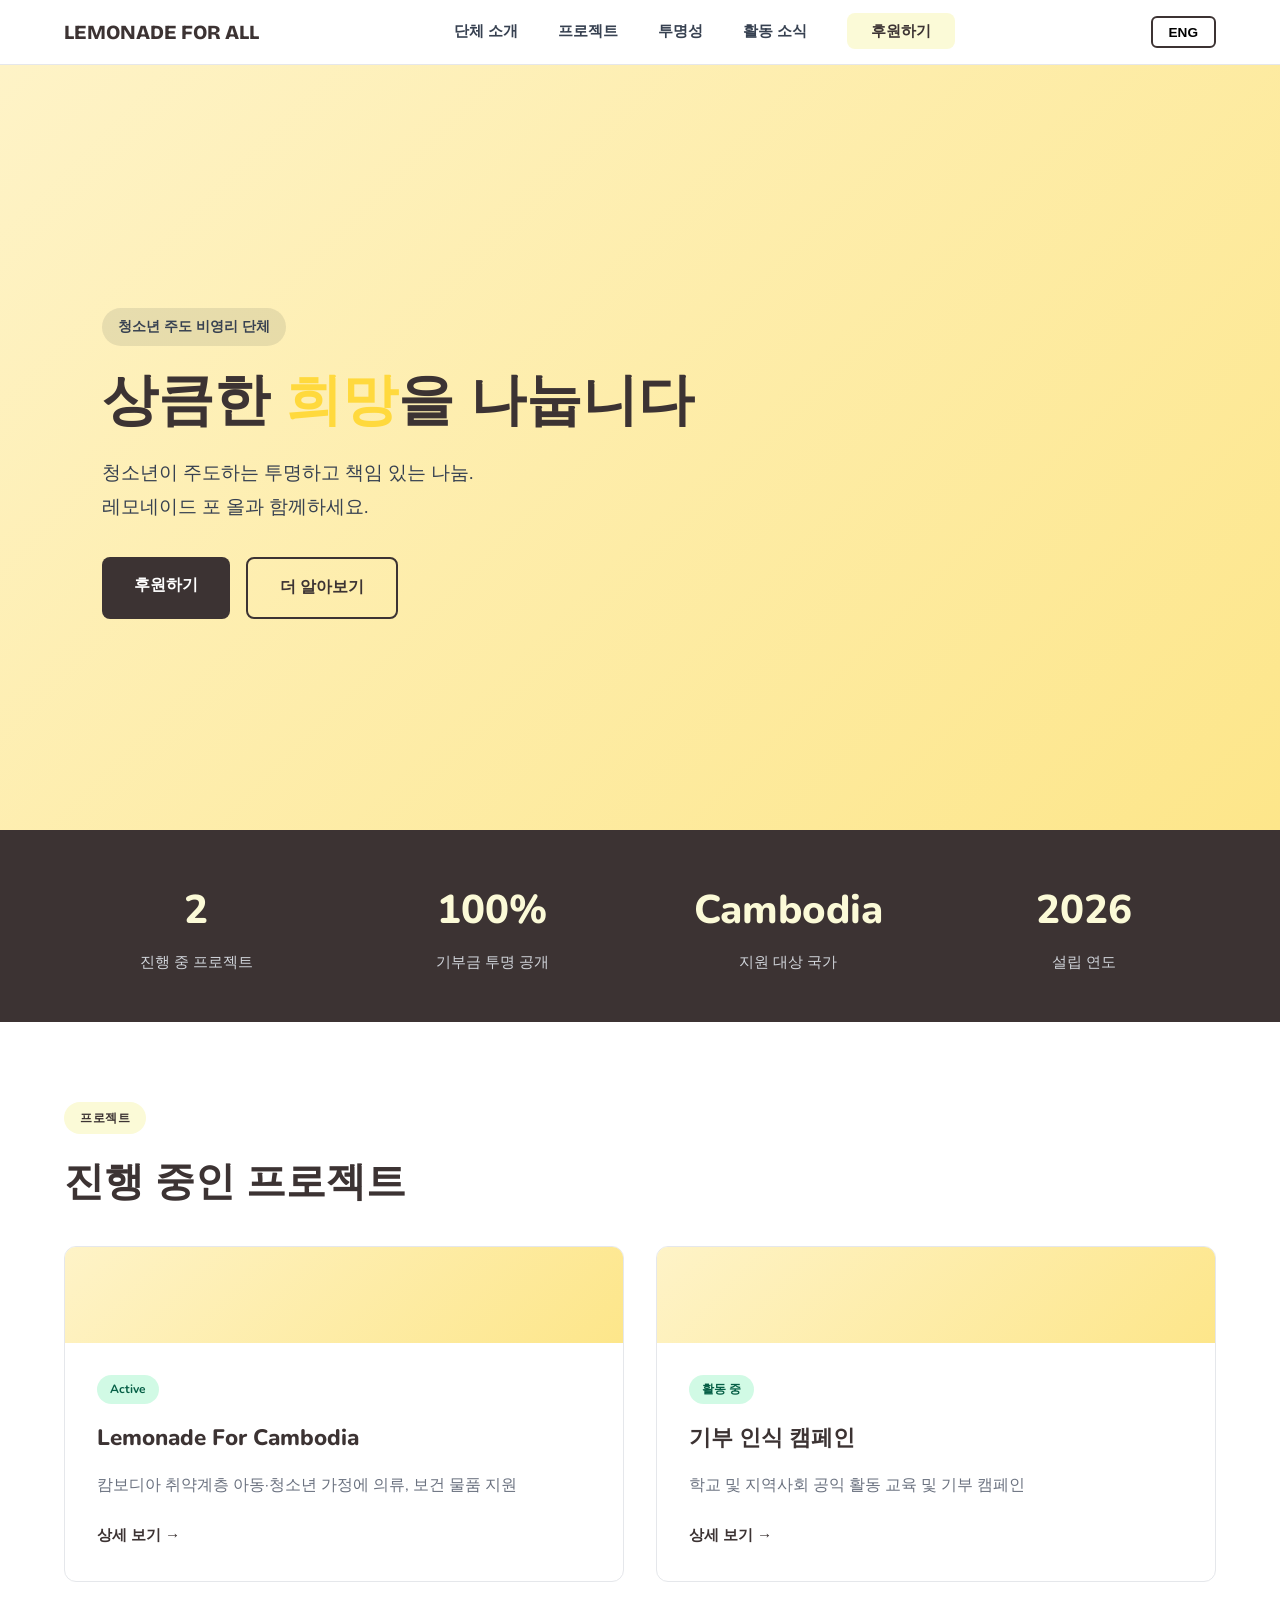
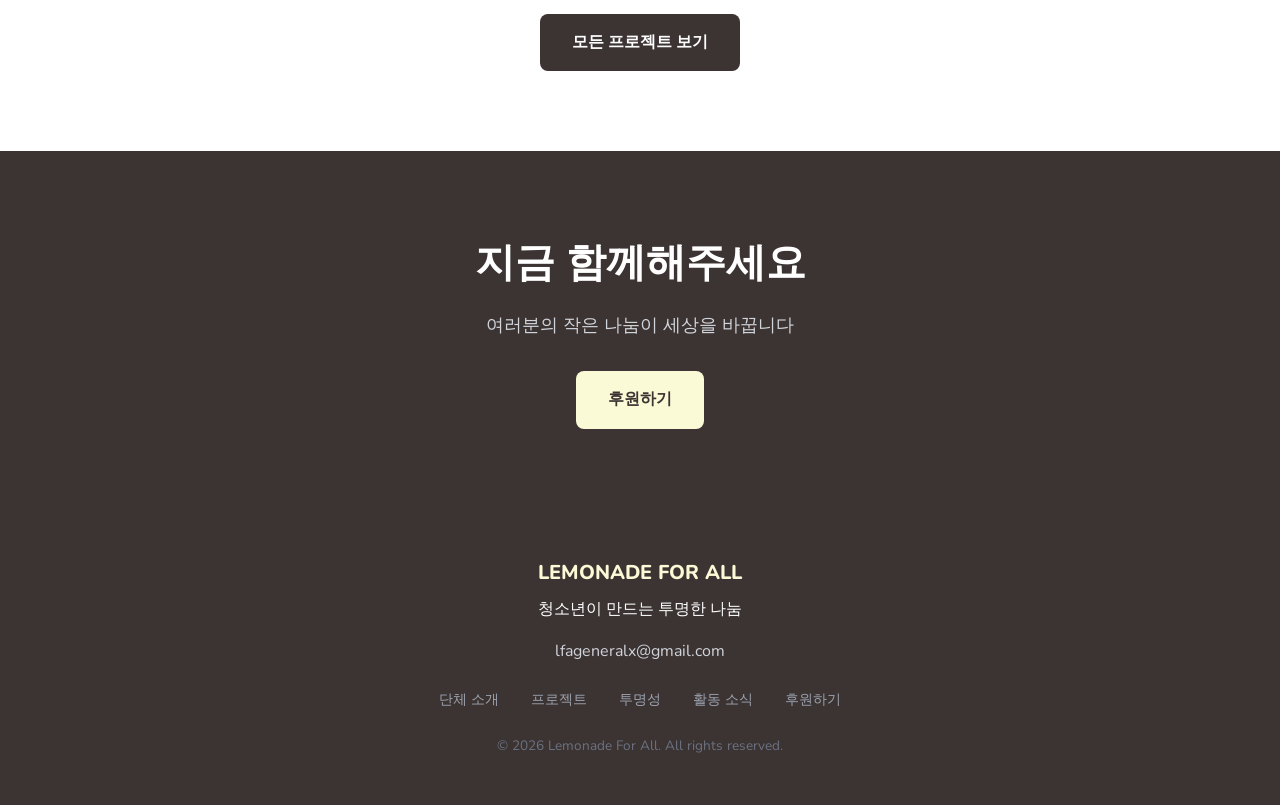
==== index.html @ 08d7d9aa "Update footer contact email address" ====
<!DOCTYPE html>
<html lang="ko">
<head>
  <meta charset="UTF-8">
  <meta name="viewport" content="width=device-width, initial-scale=1.0">
  <title data-i18n="index_doc">Lemonade For All | 청소년이 만드는 투명한 나눔</title>
  <link rel="stylesheet" href="style.css">
  <link href="https://fonts.googleapis.com/css2?family=Nunito:wght@400;600;700;800&display=swap" rel="stylesheet">
      <link href="https://fonts.googleapis.com/css2?family=Bricolage+Grotesque:wght@400;600;700;800&display=swap" rel="stylesheet">
</head>
<body>
  <header>
    <a href="index.html" class="logo">LEMONADE FOR ALL</a>
    <nav>
      <ul>
        <li><a href="about.html" data-i18n="navAbout">단체 소개</a></li>
        <li><a href="projects.html" data-i18n="navProjects">프로젝트</a></li>
        <li><a href="transparency.html" data-i18n="navTrans">투명성</a></li>
        <li><a href="news.html" data-i18n="navNews">활동 소식</a></li>
        <li><a href="donate.html" class="btn-donate" data-i18n="navDonate">후원하기</a></li>
      </ul>
    </nav>
    <button id="langBtn" class="lang-btn">ENG</button>
    <button class="hamburger" id="hamburger">☰</button>
  </header>
  <div class="mobile-menu" id="mobileMenu">
    <a href="about.html" data-i18n="navAbout">단체 소개</a>
    <a href="projects.html" data-i18n="navProjects">프로젝트</a>
    <a href="transparency.html" data-i18n="navTrans">투명성</a>
    <a href="news.html" data-i18n="navNews">활동 소식</a>
    <a href="donate.html" data-i18n="navDonate">후원하기</a>
  </div>

  <section id="hero">
    <div class="hero-content">
      <span class="hero-tag" data-i18n="heroTag">청소년 주도 비영리 단체</span>
      <h1 data-i18n="heroTitle">상큼한 <span class="highlight">희망</span>을 나눕니다</h1>
      <p data-i18n="heroDesc">청소년이 주도하는 투명하고 책임 있는 나눔.<br>레모네이드 포 올과 함께하세요.</p>
      <div class="hero-btns">
        <a href="donate.html" class="btn-primary" data-i18n="heroDonate">후원하기</a>
        <a href="about.html" class="btn-secondary" data-i18n="heroLearn">더 알아보기</a>
      </div>
    </div>
    <div class="hero-img"></div>
  </section>

  <section id="stats">
    <div class="stats-grid">
      <div class="stat-item">
        <h3 class="stat-num">2</h3>
        <p data-i18n="statProjects">진행 중 프로젝트</p>
      </div>
      <div class="stat-item">
        <h3 class="stat-num">100%</h3>
        <p data-i18n="statTrans">기부금 투명 공개</p>
      </div>
      <div class="stat-item">
        <h3 class="stat-num">Cambodia</h3>
        <p data-i18n="statCountry">지원 대상 국가</p>
      </div>
      <div class="stat-item">
        <h3 class="stat-num">2026</h3>
        <p data-i18n="statFounded">설립 연도</p>
      </div>
    </div>
  </section>

  <section>
    <div class="section-inner">
      <span class="section-tag" data-i18n="projectTag">프로젝트</span>
      <h2 data-i18n="projectTitle">진행 중인 프로젝트</h2>
      <div class="project-grid">
        <div class="project-card">
          <div class="project-img"></div>
          <div class="project-body">
            <span class="status-badge">Active</span>
            <h3 data-i18n="cambodia_page_title">Lemonade For Cambodia</h3>
            <p data-i18n="cambodiaShort">캄보디아 취약계층 아동·청소년 가정에 의류, 보건 물품 지원</p>
            <a href="project-cambodia.html" class="btn-outline" data-i18n="viewDetail">상세 보기 →</a>
          </div>
        </div>
        <div class="project-card">
          <div class="project-img"></div>
          <div class="project-body">
            <span class="status-badge" data-i18n="statusActive">Active</span>
            <h3 data-i18n="campaign_page_title">기부 인식 캠페인</h3>
            <p data-i18n="campaignShort">학교 및 지역사회 공익 활동 교육 및 기부 캠페인</p>
            <a href="project-campaign.html" class="btn-outline" data-i18n="viewDetail">상세 보기 →</a>
          </div>
        </div>
      </div>
      <div style="text-align:center;margin-top:2rem">
        <a href="projects.html" class="btn-primary" data-i18n="allProjects">모든 프로젝트 보기</a>
      </div>
    </div>
  </section>

  <section id="cta">
    <div class="cta-inner">
      <h2 data-i18n="ctaTitle">지금 함께해주세요</h2>
      <p data-i18n="ctaDesc">여러분의 작은 나눔이 세상을 바꿉니다</p>
      <a href="donate.html" class="btn-primary" data-i18n="ctaDonate">후원하기</a>
    </div>
  </section>

  <footer>
    <div class="footer-inner">
      <a href="index.html" class="footer-logo">LEMONADE FOR ALL</a>
      <p data-i18n="footerDesc">청소년이 만드는 투명한 나눔</p>
            <p class="footer-contact">lfageneralx@gmail.com</p>      <div class="footer-links">
        <a href="about.html" data-i18n="navAbout">단체 소개</a>
        <a href="projects.html" data-i18n="navProjects">프로젝트</a>
        <a href="transparency.html" data-i18n="navTrans">투명성</a>
        <a href="news.html" data-i18n="navNews">활동 소식</a>
        <a href="donate.html" data-i18n="navDonate">후원하기</a>
      </div>
      <p class="footer-copy">© 2026 Lemonade For All. All rights reserved.</p>
    </div>
  </footer>
  <script src="lang.js"></script>
</body>
</html>
---- style.css ----
:root {
  --yellow: #fbfad7;
  --dark: #3c3333;  --gray: #374151;
  --light-gray: #F3F4F6;
  --white: #FFFFFF;
  --text-muted: #6B7280;
}

* { margin: 0; padding: 0; box-sizing: border-box; }

body {
  font-family: 'Nunito', -apple-system, BlinkMacSystemFont, 'Segoe UI', sans-serif;
  background: var(--white);
  color: var(--dark);
  line-height: 1.6;
}

/* HEADER */
header {
  position: sticky;
  top: 0;
  z-index: 1000;
  background: rgba(255,255,255,0.98);
  backdrop-filter: blur(8px);
  border-bottom: 1px solid #E5E7EB;
  padding: 1rem 5%;
  display: flex;
  align-items: center;
  justify-content: space-between;
}

.logo {
  font-size: 1.25rem;
  font-weight: 800;
    font-family: 'Bricolage Grotesque', sans-serif;
  color: var(--dark);
  text-decoration: none;
}

nav ul {
  display: flex;
  list-style: none;
  gap: 2.5rem;
}

nav a {
  text-decoration: none;
  color: var(--gray);
  font-weight: 600;
  font-size: 0.95rem;
  transition: color 0.2s;
}

nav a:hover { color: var(--dark); }

.btn-donate {
  background: var(--yellow);
  padding: 0.5rem 1.5rem;
  border-radius: 8px;
  color: var(--dark) !important;
  font-weight: 700;
  transition: transform 0.2s, box-shadow 0.2s;
}

.btn-donate:hover {
  transform: translateY(-2px);
  box-shadow: 0 4px 12px rgba(252,211,77,0.4);
}

.lang-btn {
  background: transparent;
  border: 2px solid var(--dark);
  padding: 0.4rem 1rem;
  border-radius: 6px;
  font-weight: 700;
  cursor: pointer;
  font-size: 0.85rem;
  transition: all 0.2s;
}

.lang-btn:hover {
  background: var(--dark);
  color: var(--white);
}

.hamburger { display: none; }
.mobile-menu { display: none; }

/* HERO */
#hero {
  background: linear-gradient(135deg, #FEF3C7 0%, #FDE68A 100%);
  padding: 6rem 8% 4rem;
  display: flex;
  align-items: center;
  justify-content: space-between;
  gap: 3rem;
  min-height: 85vh;
}

.hero-content { max-width: 600px; }

.hero-tag {
  display: inline-block;
  background: rgba(31,41,55,0.1);
  padding: 0.5rem 1rem;
  border-radius: 50px;
  font-size: 0.85rem;
  font-weight: 600;
  margin-bottom: 1.5rem;
  color: var(--gray);
}

.hero-content h1 {
  font-size: 3.5rem;
  font-weight: 800;
  color: var(--dark);
  line-height: 1.1;
  margin-bottom: 1.5rem;
}

.highlight {
  background: linear-gradient(to right, #FCD34D, #FBBF24);
  -webkit-background-clip: text;
  -webkit-text-fill-color: transparent;
  background-clip: text;
}

.hero-content p {
  font-size: 1.2rem;
  color: var(--gray);
  margin-bottom: 2rem;
  line-height: 1.8;
}

.hero-btns {
  display: flex;
  gap: 1rem;
  flex-wrap: wrap;
}

.btn-primary {
  display: inline-block;
  background: var(--dark);
  color: var(--white);
  padding: 1rem 2rem;
  border-radius: 8px;
  font-weight: 700;
  text-decoration: none;
  transition: transform 0.2s, box-shadow 0.2s;
  border: none;
  cursor: pointer;
}

.btn-primary:hover {
  transform: translateY(-2px);
  box-shadow: 0 8px 20px rgba(0,0,0,0.15);
}

.btn-secondary {
  display: inline-block;
  background: transparent;
  color: var(--dark);
  padding: 1rem 2rem;
  border-radius: 8px;
  font-weight: 700;
  text-decoration: none;
  border: 2px solid var(--dark);
  transition: all 0.2s;
}

.btn-secondary:hover {
  background: var(--dark);
  color: var(--white);
}

.btn-outline {
  display: inline-block;
  color: var(--dark);
  text-decoration: none;
  font-weight: 600;
  font-size: 0.95rem;
  transition: transform 0.2s;
}

.btn-outline:hover { transform: translateX(4px); }

.hero-img {
  font-size: 12rem;
  line-height: 1;
}

/* STATS */
#stats {
  background: var(--dark);
  color: var(--white);
  padding: 3rem 5%;
}

.stats-grid {
  display: grid;
  grid-template-columns: repeat(auto-fit, minmax(200px, 1fr));
  gap: 2rem;
  max-width: 1200px;
  margin: 0 auto;
  text-align: center;
}

.stat-num {
  font-size: 2.5rem;
  font-weight: 800;
  color: var(--yellow);
  margin-bottom: 0.5rem;
}

.stat-item p {
  color: #D1D5DB;
  font-size: 0.95rem;
}

/* SECTIONS */
section {
  padding: 5rem 5%;
}

.section-inner {
  max-width: 1200px;
  margin: 0 auto;
}

.section-tag {
  display: inline-block;
  background: var(--yellow);
  color: var(--dark);
  font-size: 0.75rem;
  font-weight: 700;
  padding: 0.4rem 1rem;
  border-radius: 50px;
  text-transform: uppercase;
  letter-spacing: 0.5px;
  margin-bottom: 1rem;
}

.section-inner h2, .page-header h1 {
  font-size: 2.5rem;
  font-weight: 800;
  margin-bottom: 1.5rem;
  color: var(--dark);
}

.section-inner > p, .page-header p {
  font-size: 1.1rem;
  color: var(--text-muted);
  max-width: 700px;
  margin-bottom: 3rem;
  line-height: 1.7;
}

/* PROJECT GRID */
.project-grid {
  display: grid;
  grid-template-columns: repeat(auto-fit, minmax(320px, 1fr));
  gap: 2rem;
  margin-top: 2rem;
}

.project-card {
  background: var(--white);
  border-radius: 12px;
  overflow: hidden;
  border: 1px solid #E5E7EB;
  transition: transform 0.2s, box-shadow 0.2s;
}

.project-card:hover {
  transform: translateY(-4px);
  box-shadow: 0 12px 24px rgba(0,0,0,0.1);
}

.project-img {
  background: linear-gradient(135deg, #FEF3C7, #FDE68A);
  padding: 3rem;
  text-align: center;
  font-size: 5rem;
}

.project-body {
  padding: 2rem;
}

.project-body h3 {
  font-size: 1.4rem;
  font-weight: 800;
  margin-bottom: 1rem;
}

.project-body p {
  color: var(--text-muted);
  margin-bottom: 1.5rem;
  line-height: 1.7;
}

.status-badge {
  display: inline-block;
  background: #D1FAE5;
  color: #065F46;
  padding: 0.3rem 0.8rem;
  border-radius: 50px;
  font-size: 0.75rem;
  font-weight: 700;
  margin-bottom: 1rem;
}

/* PAGE HEADER */
.page-header {
  background: linear-gradient(135deg, #FEF3C7 0%, #FDE68A 100%);
  padding: 5rem 8% 3rem;
  text-align: center;
}

.page-header h1 { margin-bottom: 1rem; }
.page-header p { margin: 0 auto; }

/* CONTENT SECTIONS */
.content-section {
  max-width: 900px;
  margin: 0 auto;
  padding: 3rem 0;
}

.content-section h3 {
  font-size: 1.8rem;
  font-weight: 700;
  margin-bottom: 1.5rem;
  margin-top: 3rem;
}

.content-section h3:first-of-type { margin-top: 0; }

.content-section p, .content-section li {
  color: var(--text-muted);
  font-size: 1.05rem;
  line-height: 1.8;
  margin-bottom: 1rem;
}

.content-section ul {
  list-style-position: inside;
  margin-left: 1.5rem;
}

/* DONATE GRID */
.donate-grid {
  display: grid;
  grid-template-columns: repeat(auto-fit, minmax(280px, 1fr));
  gap: 2rem;
  margin-top: 2rem;
}

.donate-card {
  background: var(--white);
  border: 1px solid #E5E7EB;
  border-radius: 12px;
  padding: 2.5rem;
  text-align: center;
  transition: transform 0.2s, box-shadow 0.2s;
}

.donate-card:hover {
  transform: translateY(-4px);
  box-shadow: 0 12px 24px rgba(0,0,0,0.1);
}

.donate-icon {
  font-size: 3rem;
  margin-bottom: 1.5rem;
}

.donate-card h4 {
  font-size: 1.2rem;
  font-weight: 700;
  margin-bottom: 1rem;
}

.donate-card p {
  color: var(--text-muted);
  margin-bottom: 1.5rem;
  line-height: 1.7;
}

.account-box {
  background: var(--light-gray);
  border: 2px dashed #D1D5DB;
  border-radius: 8px;
  padding: 1rem;
  font-size: 0.9rem;
  color: var(--gray);
  font-weight: 600;
}

/* TRANSPARENCY */
.trans-grid {
  display: grid;
  grid-template-columns: repeat(auto-fit, minmax(220px, 1fr));
  gap: 2rem;
  margin: 3rem 0;
}

.trans-card {
  background: var(--dark);
  color: var(--white);
  padding: 2.5rem;
  border-radius: 12px;
  text-align: center;
  border-top: 4px solid var(--yellow);
}

.trans-num {
  font-size: 3.5rem;
  font-weight: 800;
  color: var(--yellow);
  margin-bottom: 0.5rem;
}

.trans-card p {
  color: #D1D5DB;
  font-size: 0.95rem;
}

/* NEWS GRID */
.news-grid {
  display: grid;
  grid-template-columns: repeat(auto-fit, minmax(300px, 1fr));
  gap: 2rem;
  margin-top: 2rem;
}

.news-card {
  background: var(--white);
  border: 1px solid #E5E7EB;
  border-left: 4px solid var(--yellow);
  border-radius: 8px;
  padding: 2rem;
  transition: transform 0.2s;
}

.news-card:hover { transform: translateY(-4px); }

.news-date {
  font-size: 0.8rem;
  font-weight: 700;
  color: var(--text-muted);
  text-transform: uppercase;
  letter-spacing: 0.5px;
  margin-bottom: 0.8rem;
}

.news-card h4 {
  font-size: 1.1rem;
  font-weight: 700;
  margin-bottom: 0.8rem;
}

.news-card p {
  color: var(--text-muted);
  line-height: 1.7;
}

/* CTA */
#cta {
  background: var(--dark);
  color: var(--white);
  text-align: center;
  padding: 5rem 5%;
}

.cta-inner h2 {
  font-size: 2.5rem;
  font-weight: 800;
  margin-bottom: 1rem;
}

.cta-inner p {
  color: #D1D5DB;
  font-size: 1.1rem;
  margin-bottom: 2rem;
}

#cta .btn-primary {
  background: var(--yellow);
  color: var(--dark);
}

/* FOOTER */
footer {
  background: var(--dark);
  color: var(--white);
  padding: 3rem 5%;
  text-align: center;
}

.footer-logo {
  font-size: 1.25rem;
  font-weight: 800;
  color: var(--yellow);
  text-decoration: none;
  display: inline-block;
  margin-bottom: 0.5rem;
}

.footer-contact {
  color: #D1D5DB;
  margin: 1rem 0;
}

.footer-links {
  display: flex;
  gap: 2rem;
  justify-content: center;
  margin: 1.5rem 0;
  flex-wrap: wrap;
}

.footer-links a {
  color: #9CA3AF;
  text-decoration: none;
  font-size: 0.9rem;
  transition: color 0.2s;
}

.footer-links a:hover { color: var(--yellow); }

.footer-copy {
  color: #6B7280;
  font-size: 0.85rem;
  margin-top: 1.5rem;
}

/* RESPONSIVE */
@media (max-width: 768px) {
  nav ul { display: none; }
  .hamburger {
    display: block;
    background: none;
    border: none;
    font-size: 1.5rem;
    cursor: pointer;
  }
  
  .mobile-menu {
    position: fixed;
    top: 60px;
    left: 0;
    right: 0;
    background: var(--white);
    border-bottom: 1px solid #E5E7EB;
    padding: 1rem;
    display: none;
    flex-direction: column;
    gap: 1rem;
  }
  
  .mobile-menu.active { display: flex; }
  
  .mobile-menu a {
    padding: 0.8rem;
    text-align: center;
    font-weight: 600;
    color: var(--gray);
    text-decoration: none;
  }
  
  #hero {
    flex-direction: column;
    text-align: center;
    padding: 4rem 5%;
    min-height: auto;
  }
  
  .hero-content h1 { font-size: 2.5rem; }
  .hero-img { font-size: 8rem; }
  .hero-btns { justify-content: center; }
  
  .stats-grid { grid-template-columns: 1fr 1fr; gap: 1.5rem; }
  .section-inner h2, .page-header h1 { font-size: 2rem; }
}
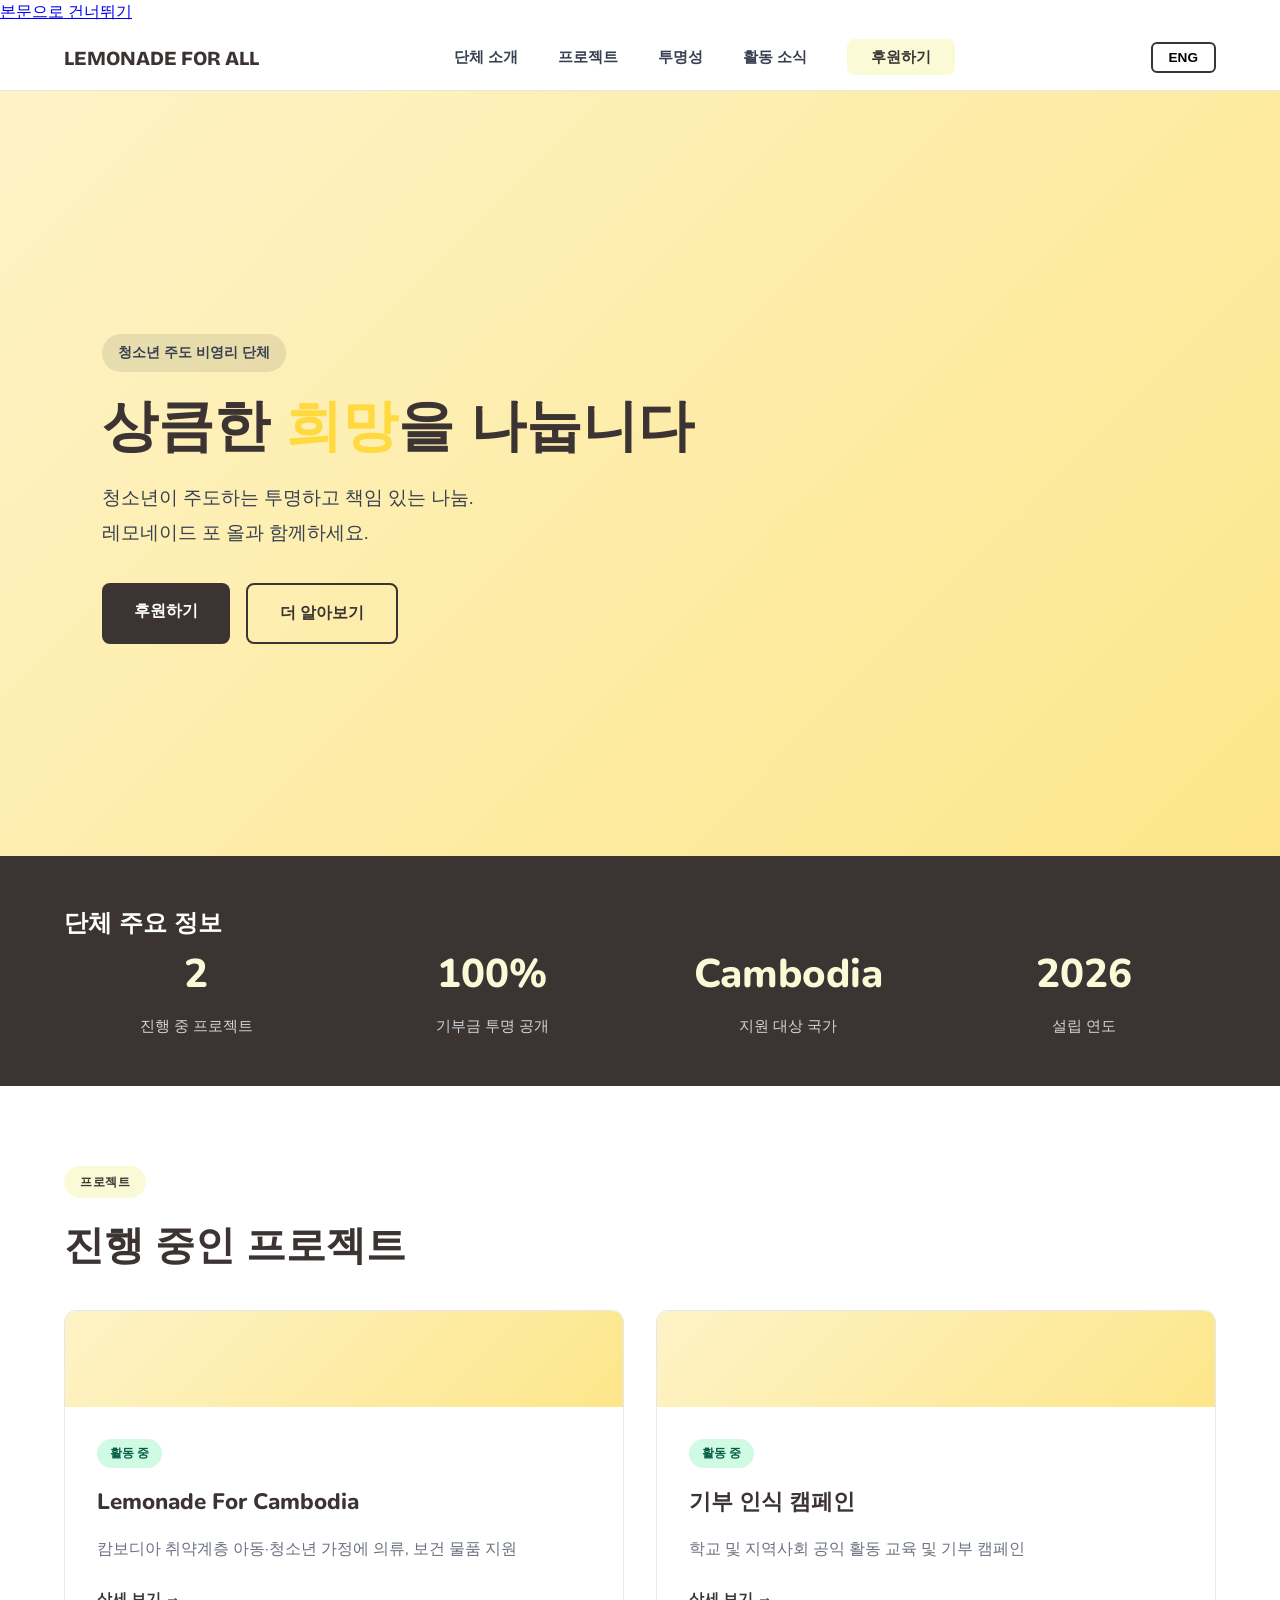
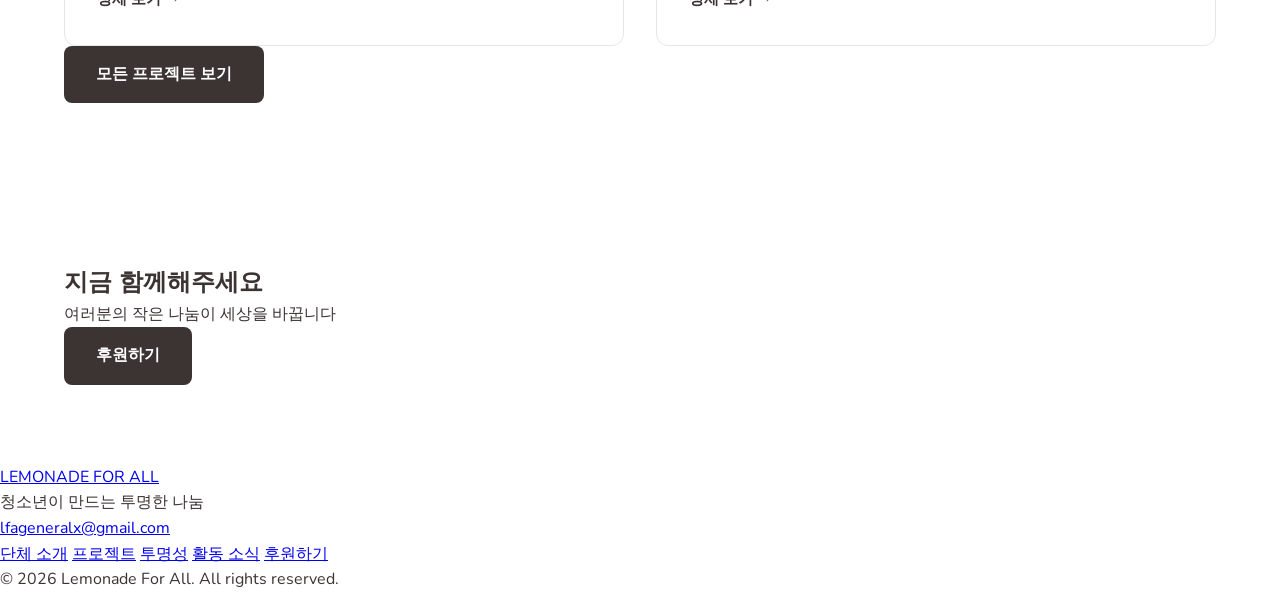
==== commit 217b343e: "Update index.html" ====
--- a/index.html
+++ b/index.html
@@ -4,14 +4,20 @@
   <meta charset="UTF-8">
   <meta name="viewport" content="width=device-width, initial-scale=1.0">
   <title data-i18n="index_doc">Lemonade For All | 청소년이 만드는 투명한 나눔</title>
+  <meta name="description" content="Lemonade For All은 청소년이 주도하는 비영리 단체로, 투명한 기부 문화를 만들고 캄보디아 아동·청소년을 지원합니다.">
   <link rel="stylesheet" href="style.css">
-  <link href="https://fonts.googleapis.com/css2?family=Nunito:wght@400;600;700;800&display=swap" rel="stylesheet">
-      <link href="https://fonts.googleapis.com/css2?family=Bricolage+Grotesque:wght@400;600;700;800&display=swap" rel="stylesheet">
+
+  <link rel="preconnect" href="https://fonts.googleapis.com">
+  <link rel="preconnect" href="https://fonts.gstatic.com" crossorigin>
+  <link href="https://fonts.googleapis.com/css2?family=Nunito:wght@400;600;700;800&family=Bricolage+Grotesque:wght@400;600;700;800&display=swap" rel="stylesheet">
 </head>
 <body>
+  <a href="#main-content" class="sr-only skip-link">본문으로 건너뛰기</a>
+
   <header>
-    <a href="index.html" class="logo">LEMONADE FOR ALL</a>
-    <nav>
+    <a href="index.html" class="logo" aria-label="Lemonade For All 홈">LEMONADE FOR ALL</a>
+
+    <nav aria-label="주요 메뉴">
       <ul>
         <li><a href="about.html" data-i18n="navAbout">단체 소개</a></li>
         <li><a href="projects.html" data-i18n="navProjects">프로젝트</a></li>
@@ -20,10 +26,20 @@
         <li><a href="donate.html" class="btn-donate" data-i18n="navDonate">후원하기</a></li>
       </ul>
     </nav>
-    <button id="langBtn" class="lang-btn">ENG</button>
-    <button class="hamburger" id="hamburger">☰</button>
+
+    <button id="langBtn" class="lang-btn" type="button" aria-label="언어 변경">ENG</button>
+    <button
+      class="hamburger"
+      id="hamburger"
+      type="button"
+      aria-label="모바일 메뉴 열기"
+      aria-controls="mobileMenu"
+      aria-expanded="false">
+      ☰
+    </button>
   </header>
-  <div class="mobile-menu" id="mobileMenu">
+
+  <div class="mobile-menu" id="mobileMenu" hidden>
     <a href="about.html" data-i18n="navAbout">단체 소개</a>
     <a href="projects.html" data-i18n="navProjects">프로젝트</a>
     <a href="transparency.html" data-i18n="navTrans">투명성</a>
@@ -31,83 +47,92 @@
     <a href="donate.html" data-i18n="navDonate">후원하기</a>
   </div>
 
-  <section id="hero">
-    <div class="hero-content">
-      <span class="hero-tag" data-i18n="heroTag">청소년 주도 비영리 단체</span>
-      <h1 data-i18n="heroTitle">상큼한 <span class="highlight">희망</span>을 나눕니다</h1>
-      <p data-i18n="heroDesc">청소년이 주도하는 투명하고 책임 있는 나눔.<br>레모네이드 포 올과 함께하세요.</p>
-      <div class="hero-btns">
-        <a href="donate.html" class="btn-primary" data-i18n="heroDonate">후원하기</a>
-        <a href="about.html" class="btn-secondary" data-i18n="heroLearn">더 알아보기</a>
-      </div>
-    </div>
-    <div class="hero-img"></div>
-  </section>
-
-  <section id="stats">
-    <div class="stats-grid">
-      <div class="stat-item">
-        <h3 class="stat-num">2</h3>
-        <p data-i18n="statProjects">진행 중 프로젝트</p>
-      </div>
-      <div class="stat-item">
-        <h3 class="stat-num">100%</h3>
-        <p data-i18n="statTrans">기부금 투명 공개</p>
-      </div>
-      <div class="stat-item">
-        <h3 class="stat-num">Cambodia</h3>
-        <p data-i18n="statCountry">지원 대상 국가</p>
-      </div>
-      <div class="stat-item">
-        <h3 class="stat-num">2026</h3>
-        <p data-i18n="statFounded">설립 연도</p>
-      </div>
-    </div>
-  </section>
-
-  <section>
-    <div class="section-inner">
-      <span class="section-tag" data-i18n="projectTag">프로젝트</span>
-      <h2 data-i18n="projectTitle">진행 중인 프로젝트</h2>
-      <div class="project-grid">
-        <div class="project-card">
-          <div class="project-img"></div>
-          <div class="project-body">
-            <span class="status-badge">Active</span>
-            <h3 data-i18n="cambodia_page_title">Lemonade For Cambodia</h3>
-            <p data-i18n="cambodiaShort">캄보디아 취약계층 아동·청소년 가정에 의류, 보건 물품 지원</p>
-            <a href="project-cambodia.html" class="btn-outline" data-i18n="viewDetail">상세 보기 →</a>
-          </div>
-        </div>
-        <div class="project-card">
-          <div class="project-img"></div>
-          <div class="project-body">
-            <span class="status-badge" data-i18n="statusActive">Active</span>
-            <h3 data-i18n="campaign_page_title">기부 인식 캠페인</h3>
-            <p data-i18n="campaignShort">학교 및 지역사회 공익 활동 교육 및 기부 캠페인</p>
-            <a href="project-campaign.html" class="btn-outline" data-i18n="viewDetail">상세 보기 →</a>
-          </div>
+  <main id="main-content">
+    <section id="hero">
+      <div class="hero-content">
+        <span class="hero-tag" data-i18n="heroTag">청소년 주도 비영리 단체</span>
+        <h1 data-i18n="heroTitle">상큼한 <span class="highlight">희망</span>을 나눕니다</h1>
+        <p data-i18n="heroDesc">청소년이 주도하는 투명하고 책임 있는 나눔.<br>레모네이드 포 올과 함께하세요.</p>
+        <div class="hero-btns">
+          <a href="donate.html" class="btn-primary" data-i18n="heroDonate">후원하기</a>
+          <a href="about.html" class="btn-secondary" data-i18n="heroLearn">더 알아보기</a>
         </div>
       </div>
-      <div style="text-align:center;margin-top:2rem">
-        <a href="projects.html" class="btn-primary" data-i18n="allProjects">모든 프로젝트 보기</a>
+      <div class="hero-img" aria-hidden="true"></div>
+    </section>
+
+    <section id="stats" aria-labelledby="stats-title">
+      <h2 id="stats-title" class="sr-only">단체 주요 정보</h2>
+      <div class="stats-grid">
+        <article class="stat-item">
+          <h3 class="stat-num">2</h3>
+          <p data-i18n="statProjects">진행 중 프로젝트</p>
+        </article>
+        <article class="stat-item">
+          <h3 class="stat-num">100%</h3>
+          <p data-i18n="statTrans">기부금 투명 공개</p>
+        </article>
+        <article class="stat-item">
+          <h3 class="stat-num">Cambodia</h3>
+          <p data-i18n="statCountry">지원 대상 국가</p>
+        </article>
+        <article class="stat-item">
+          <h3 class="stat-num">2026</h3>
+          <p data-i18n="statFounded">설립 연도</p>
+        </article>
       </div>
-    </div>
-  </section>
+    </section>
 
-  <section id="cta">
-    <div class="cta-inner">
-      <h2 data-i18n="ctaTitle">지금 함께해주세요</h2>
-      <p data-i18n="ctaDesc">여러분의 작은 나눔이 세상을 바꿉니다</p>
-      <a href="donate.html" class="btn-primary" data-i18n="ctaDonate">후원하기</a>
-    </div>
-  </section>
+    <section aria-labelledby="projects-title">
+      <div class="section-inner">
+        <span class="section-tag" data-i18n="projectTag">프로젝트</span>
+        <h2 id="projects-title" data-i18n="projectTitle">진행 중인 프로젝트</h2>
+
+        <div class="project-grid">
+          <article class="project-card">
+            <div class="project-img" aria-hidden="true"></div>
+            <div class="project-body">
+              <span class="status-badge" data-i18n="statusActive">Active</span>
+              <h3 data-i18n="cambodia_page_title">Lemonade For Cambodia</h3>
+              <p data-i18n="cambodiaShort">캄보디아 취약계층 아동·청소년 가정에 의류, 보건 물품 지원</p>
+              <a href="project-cambodia.html" class="btn-outline" data-i18n="viewDetail">상세 보기 →</a>
+            </div>
+          </article>
+
+          <article class="project-card">
+            <div class="project-img" aria-hidden="true"></div>
+            <div class="project-body">
+              <span class="status-badge" data-i18n="statusActive">Active</span>
+              <h3 data-i18n="campaign_page_title">기부 인식 캠페인</h3>
+              <p data-i18n="campaignShort">학교 및 지역사회 공익 활동 교육 및 기부 캠페인</p>
+              <a href="project-campaign.html" class="btn-outline" data-i18n="viewDetail">상세 보기 →</a>
+            </div>
+          </article>
+        </div>
+
+        <div class="section-cta">
+          <a href="projects.html" class="btn-primary" data-i18n="allProjects">모든 프로젝트 보기</a>
+        </div>
+      </div>
+    </section>
+
+    <section id="cta">
+      <div class="cta-inner">
+        <h2 data-i18n="ctaTitle">지금 함께해주세요</h2>
+        <p data-i18n="ctaDesc">여러분의 작은 나눔이 세상을 바꿉니다</p>
+        <a href="donate.html" class="btn-primary" data-i18n="ctaDonate">후원하기</a>
+      </div>
+    </section>
+  </main>
 
   <footer>
     <div class="footer-inner">
       <a href="index.html" class="footer-logo">LEMONADE FOR ALL</a>
       <p data-i18n="footerDesc">청소년이 만드는 투명한 나눔</p>
-            <p class="footer-contact">lfageneralx@gmail.com</p>      <div class="footer-links">
+      <p class="footer-contact">
+        <a href="mailto:lfageneralx@gmail.com">lfageneralx@gmail.com</a>
+      </p>
+      <div class="footer-links">
         <a href="about.html" data-i18n="navAbout">단체 소개</a>
         <a href="projects.html" data-i18n="navProjects">프로젝트</a>
         <a href="transparency.html" data-i18n="navTrans">투명성</a>
@@ -117,6 +142,17 @@
       <p class="footer-copy">© 2026 Lemonade For All. All rights reserved.</p>
     </div>
   </footer>
+
   <script src="lang.js"></script>
+  <script>
+    const hamburger = document.getElementById('hamburger');
+    const mobileMenu = document.getElementById('mobileMenu');
+
+    hamburger?.addEventListener('click', () => {
+      const isOpen = hamburger.getAttribute('aria-expanded') === 'true';
+      hamburger.setAttribute('aria-expanded', String(!isOpen));
+      mobileMenu.hidden = isOpen;
+    });
+  </script>
 </body>
 </html>
--- a/style.css
+++ b/style.css
@@ -241,20 +241,33 @@
 }
 
 .section-inner h2, .page-header h1 {
-  font-size: 2.5rem;
-  font-weight: 800;
-  margin-bottom: 1.5rem;
-  color: var(--dark);
+      font-size: 2.5rem;
+    font-weight: 800;
+    margin-bottom: 1.5rem;
+    color: var(--dark);
+}
+
+.page-header {
+    background: linear-gradient(135deg, #FEF3C7 0%, #FDE68A 100%);
+    padding: 5rem 8% 3rem;
+    text-align: center;
+}
+
+.page-header h1 {
+    margin-bottom: 1rem;
+}
+
+.page-header p {
+    margin: 0 auto;
 }
 
 .section-inner > p, .page-header p {
-  font-size: 1.1rem;
-  color: var(--text-muted);
-  max-width: 700px;
-  margin-bottom: 3rem;
-  line-height: 1.7;
-}
-
+    font-size: 1.1rem;
+    color: var(--text-muted);
+    max-width: 700px;
+    margin-bottom: 3rem;
+    line-height: 1.7;
+}
 /* PROJECT GRID */
 .project-grid {
   display: grid;
@@ -406,19 +419,39 @@
 }
 
 .trans-card {
-  background: var(--dark);
-  color: var(--white);
-  padding: 2.5rem;
-  border-radius: 12px;
-  text-align: center;
-  border-top: 4px solid var(--yellow);
-}
+    background: var(white);
+    color: var(dark);
+    padding: 2rem;
+    border-radius: 12px;
+    text-align: center;
+    border-top: 4px solid var(--yellow);
+      border: 1px solid #E5E7EB;
+      box-shadow: 0 4px 6px rgba(0,0,0,0.05);
+      transition: transform 0.2s, box-shadow 0.2s;
+    min-height: 200px;
+    display: flex;
+    flex-direction: column;
+    justify-content: center;
+    align-items: center;
+}
+
+.trans-card:hover {
+      transform: translateY(-4px);
+      box-shadow: 0 12px 24px rgba(0,0,0,0.1);
+  }
 
 .trans-num {
-  font-size: 3.5rem;
-  font-weight: 800;
-  color: var(--yellow);
-  margin-bottom: 0.5rem;
+    font-size: 2.5rem;
+    font-weight: 800;
+    color: #FBBF24;
+    margin-bottom: 0.5rem;
+    line-height: 1.2;
+
+.trans-card p {
+    font-size: 1rem;
+    line-height: 1.5;
+    opacity: 0.9;
+    word-break: keep-all;
 }
 
 .trans-card p {
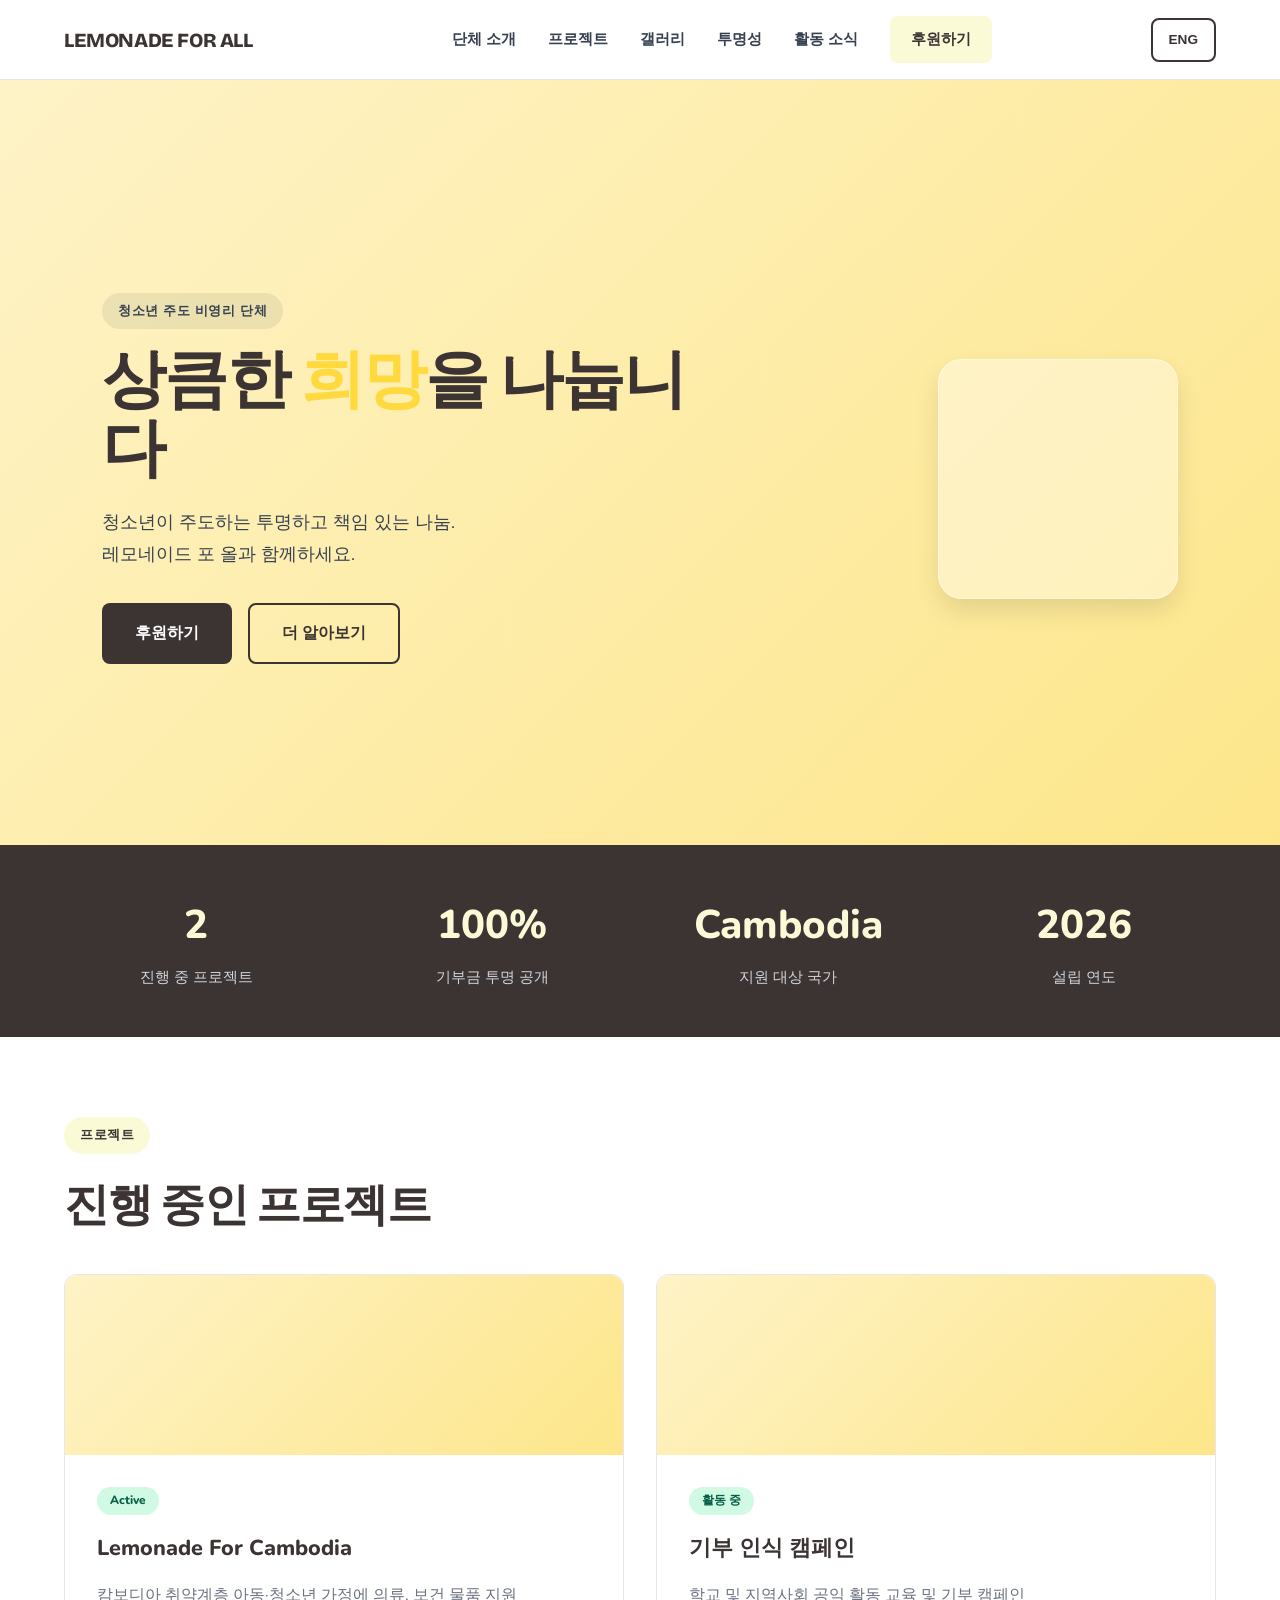
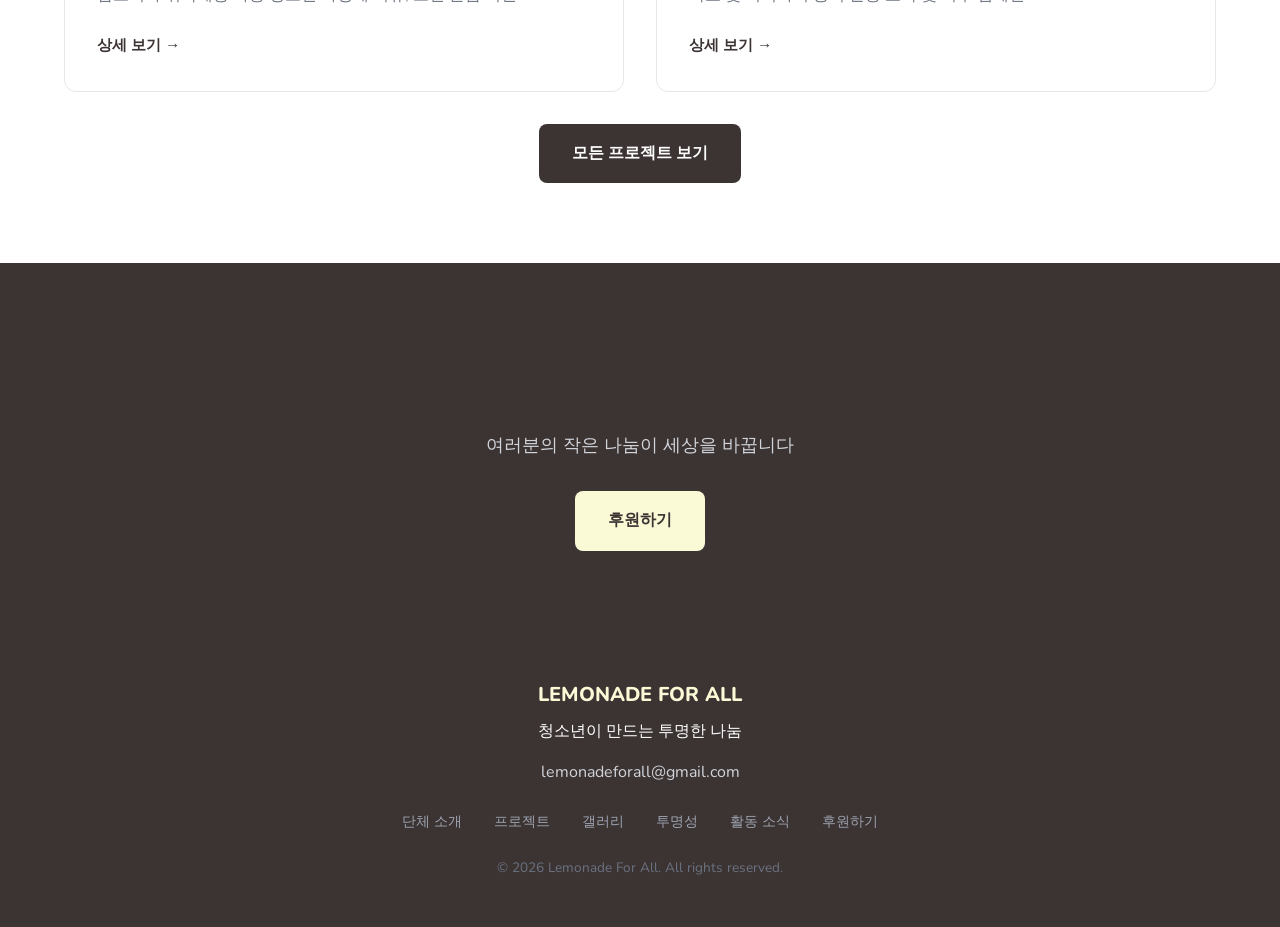
==== commit d4e61078: "Add gallery nav link to index.html" ====
--- a/index.html
+++ b/index.html
@@ -1,158 +1,126 @@
-<!DOCTYPE html>
-<html lang="ko">
-<head>
-  <meta charset="UTF-8">
-  <meta name="viewport" content="width=device-width, initial-scale=1.0">
-  <title data-i18n="index_doc">Lemonade For All | 청소년이 만드는 투명한 나눔</title>
-  <meta name="description" content="Lemonade For All은 청소년이 주도하는 비영리 단체로, 투명한 기부 문화를 만들고 캄보디아 아동·청소년을 지원합니다.">
-  <link rel="stylesheet" href="style.css">
-
-  <link rel="preconnect" href="https://fonts.googleapis.com">
-  <link rel="preconnect" href="https://fonts.gstatic.com" crossorigin>
-  <link href="https://fonts.googleapis.com/css2?family=Nunito:wght@400;600;700;800&family=Bricolage+Grotesque:wght@400;600;700;800&display=swap" rel="stylesheet">
-</head>
-<body>
-  <a href="#main-content" class="sr-only skip-link">본문으로 건너뛰기</a>
-
-  <header>
-    <a href="index.html" class="logo" aria-label="Lemonade For All 홈">LEMONADE FOR ALL</a>
-
-    <nav aria-label="주요 메뉴">
-      <ul>
-        <li><a href="about.html" data-i18n="navAbout">단체 소개</a></li>
-        <li><a href="projects.html" data-i18n="navProjects">프로젝트</a></li>
-        <li><a href="transparency.html" data-i18n="navTrans">투명성</a></li>
-        <li><a href="news.html" data-i18n="navNews">활동 소식</a></li>
-        <li><a href="donate.html" class="btn-donate" data-i18n="navDonate">후원하기</a></li>
-      </ul>
-    </nav>
-
-    <button id="langBtn" class="lang-btn" type="button" aria-label="언어 변경">ENG</button>
-    <button
-      class="hamburger"
-      id="hamburger"
-      type="button"
-      aria-label="모바일 메뉴 열기"
-      aria-controls="mobileMenu"
-      aria-expanded="false">
-      ☰
-    </button>
-  </header>
-
-  <div class="mobile-menu" id="mobileMenu" hidden>
-    <a href="about.html" data-i18n="navAbout">단체 소개</a>
-    <a href="projects.html" data-i18n="navProjects">프로젝트</a>
-    <a href="transparency.html" data-i18n="navTrans">투명성</a>
-    <a href="news.html" data-i18n="navNews">활동 소식</a>
-    <a href="donate.html" data-i18n="navDonate">후원하기</a>
-  </div>
-
-  <main id="main-content">
-    <section id="hero">
-      <div class="hero-content">
-        <span class="hero-tag" data-i18n="heroTag">청소년 주도 비영리 단체</span>
-        <h1 data-i18n="heroTitle">상큼한 <span class="highlight">희망</span>을 나눕니다</h1>
-        <p data-i18n="heroDesc">청소년이 주도하는 투명하고 책임 있는 나눔.<br>레모네이드 포 올과 함께하세요.</p>
-        <div class="hero-btns">
-          <a href="donate.html" class="btn-primary" data-i18n="heroDonate">후원하기</a>
-          <a href="about.html" class="btn-secondary" data-i18n="heroLearn">더 알아보기</a>
-        </div>
-      </div>
-      <div class="hero-img" aria-hidden="true"></div>
-    </section>
-
-    <section id="stats" aria-labelledby="stats-title">
-      <h2 id="stats-title" class="sr-only">단체 주요 정보</h2>
-      <div class="stats-grid">
-        <article class="stat-item">
-          <h3 class="stat-num">2</h3>
-          <p data-i18n="statProjects">진행 중 프로젝트</p>
-        </article>
-        <article class="stat-item">
-          <h3 class="stat-num">100%</h3>
-          <p data-i18n="statTrans">기부금 투명 공개</p>
-        </article>
-        <article class="stat-item">
-          <h3 class="stat-num">Cambodia</h3>
-          <p data-i18n="statCountry">지원 대상 국가</p>
-        </article>
-        <article class="stat-item">
-          <h3 class="stat-num">2026</h3>
-          <p data-i18n="statFounded">설립 연도</p>
-        </article>
-      </div>
-    </section>
-
-    <section aria-labelledby="projects-title">
-      <div class="section-inner">
-        <span class="section-tag" data-i18n="projectTag">프로젝트</span>
-        <h2 id="projects-title" data-i18n="projectTitle">진행 중인 프로젝트</h2>
-
-        <div class="project-grid">
-          <article class="project-card">
-            <div class="project-img" aria-hidden="true"></div>
-            <div class="project-body">
-              <span class="status-badge" data-i18n="statusActive">Active</span>
-              <h3 data-i18n="cambodia_page_title">Lemonade For Cambodia</h3>
-              <p data-i18n="cambodiaShort">캄보디아 취약계층 아동·청소년 가정에 의류, 보건 물품 지원</p>
-              <a href="project-cambodia.html" class="btn-outline" data-i18n="viewDetail">상세 보기 →</a>
-            </div>
-          </article>
-
-          <article class="project-card">
-            <div class="project-img" aria-hidden="true"></div>
-            <div class="project-body">
-              <span class="status-badge" data-i18n="statusActive">Active</span>
-              <h3 data-i18n="campaign_page_title">기부 인식 캠페인</h3>
-              <p data-i18n="campaignShort">학교 및 지역사회 공익 활동 교육 및 기부 캠페인</p>
-              <a href="project-campaign.html" class="btn-outline" data-i18n="viewDetail">상세 보기 →</a>
-            </div>
-          </article>
-        </div>
-
-        <div class="section-cta">
-          <a href="projects.html" class="btn-primary" data-i18n="allProjects">모든 프로젝트 보기</a>
-        </div>
-      </div>
-    </section>
-
-    <section id="cta">
-      <div class="cta-inner">
-        <h2 data-i18n="ctaTitle">지금 함께해주세요</h2>
-        <p data-i18n="ctaDesc">여러분의 작은 나눔이 세상을 바꿉니다</p>
-        <a href="donate.html" class="btn-primary" data-i18n="ctaDonate">후원하기</a>
-      </div>
-    </section>
-  </main>
-
-  <footer>
-    <div class="footer-inner">
-      <a href="index.html" class="footer-logo">LEMONADE FOR ALL</a>
-      <p data-i18n="footerDesc">청소년이 만드는 투명한 나눔</p>
-      <p class="footer-contact">
-        <a href="mailto:lfageneralx@gmail.com">lfageneralx@gmail.com</a>
-      </p>
-      <div class="footer-links">
-        <a href="about.html" data-i18n="navAbout">단체 소개</a>
-        <a href="projects.html" data-i18n="navProjects">프로젝트</a>
-        <a href="transparency.html" data-i18n="navTrans">투명성</a>
-        <a href="news.html" data-i18n="navNews">활동 소식</a>
-        <a href="donate.html" data-i18n="navDonate">후원하기</a>
-      </div>
-      <p class="footer-copy">© 2026 Lemonade For All. All rights reserved.</p>
-    </div>
-  </footer>
-
-  <script src="lang.js"></script>
-  <script>
-    const hamburger = document.getElementById('hamburger');
-    const mobileMenu = document.getElementById('mobileMenu');
-
-    hamburger?.addEventListener('click', () => {
-      const isOpen = hamburger.getAttribute('aria-expanded') === 'true';
-      hamburger.setAttribute('aria-expanded', String(!isOpen));
-      mobileMenu.hidden = isOpen;
-    });
-  </script>
-</body>
-</html>
+<!DOCTYPE html>
+<html lang="ko">
+<head>
+  <meta charset="UTF-8">
+  <meta name="viewport" content="width=device-width, initial-scale=1.0">
+  <title data-i18n="index_doc">Lemonade For All | 청소년이 만드는 투명한 나눔</title>
+  <link rel="stylesheet" href="style.css">
+  <link href="https://fonts.googleapis.com/css2?family=Nunito:wght@400;600;700;800&display=swap" rel="stylesheet">
+      <link href="https://fonts.googleapis.com/css2?family=Bricolage+Grotesque:wght@400;600;700;800&display=swap" rel="stylesheet">
+</head>
+<body>
+  <header>
+    <a href="index.html" class="logo">LEMONADE FOR ALL</a>
+    <nav>
+      <ul>
+        <li><a href="about.html" data-i18n="navAbout">단체 소개</a></li>
+        <li><a href="projects.html" data-i18n="navProjects">프로젝트</a></li>
+                <li><a href="gallery.html" data-i18n="navGallery">갤러리</a></li>
+        <li><a href="transparency.html" data-i18n="navTrans">투명성</a></li>
+        <li><a href="news.html" data-i18n="navNews">활동 소식</a></li>
+        <li><a href="donate.html" class="btn-donate" data-i18n="navDonate">후원하기</a></li>
+      </ul>
+    </nav>
+    <button id="langBtn" class="lang-btn">ENG</button>
+    <button class="hamburger" id="hamburger">☰</button>
+  </header>
+  <div class="mobile-menu" id="mobileMenu">
+    <a href="about.html" data-i18n="navAbout">단체 소개</a>
+    <a href="projects.html" data-i18n="navProjects">프로젝트</a>
+        <a href="gallery.html" data-i18n="navGallery">갤러리</a>
+    <a href="transparency.html" data-i18n="navTrans">투명성</a>
+    <a href="news.html" data-i18n="navNews">활동 소식</a>
+    <a href="donate.html" data-i18n="navDonate">후원하기</a>
+  </div>
+
+  <section id="hero">
+    <div class="hero-content">
+      <span class="hero-tag" data-i18n="heroTag">청소년 주도 비영리 단체</span>
+      <h1 data-i18n="heroTitle">상큼한 <span class="highlight">희망</span>을 나눕니다</h1>
+      <p data-i18n="heroDesc">청소년이 주도하는 투명하고 책임 있는 나눔.<br>레모네이드 포 올과 함께하세요.</p>
+      <div class="hero-btns">
+        <a href="donate.html" class="btn-primary" data-i18n="heroDonate">후원하기</a>
+        <a href="about.html" class="btn-secondary" data-i18n="heroLearn">더 알아보기</a>
+      </div>
+    </div>
+    <div class="hero-img"></div>
+  </section>
+
+  <section id="stats">
+    <div class="stats-grid">
+      <div class="stat-item">
+        <h3 class="stat-num">2</h3>
+        <p data-i18n="statProjects">진행 중 프로젝트</p>
+      </div>
+      <div class="stat-item">
+        <h3 class="stat-num">100%</h3>
+        <p data-i18n="statTrans">기부금 투명 공개</p>
+      </div>
+      <div class="stat-item">
+        <h3 class="stat-num">Cambodia</h3>
+        <p data-i18n="statCountry">지원 대상 국가</p>
+      </div>
+      <div class="stat-item">
+        <h3 class="stat-num">2026</h3>
+        <p data-i18n="statFounded">설립 연도</p>
+      </div>
+    </div>
+  </section>
+
+  <section>
+    <div class="section-inner">
+      <span class="section-tag" data-i18n="projectTag">프로젝트</span>
+      <h2 data-i18n="projectTitle">진행 중인 프로젝트</h2>
+      <div class="project-grid">
+        <div class="project-card">
+          <div class="project-img"></div>
+          <div class="project-body">
+            <span class="status-badge">Active</span>
+            <h3 data-i18n="cambodia_page_title">Lemonade For Cambodia</h3>
+            <p data-i18n="cambodiaShort">캄보디아 취약계층 아동·청소년 가정에 의류, 보건 물품 지원</p>
+            <a href="project-cambodia.html" class="btn-outline" data-i18n="viewDetail">상세 보기 →</a>
+          </div>
+        </div>
+        <div class="project-card">
+          <div class="project-img"></div>
+          <div class="project-body">
+            <span class="status-badge" data-i18n="statusActive">Active</span>
+            <h3 data-i18n="campaign_page_title">기부 인식 캠페인</h3>
+            <p data-i18n="campaignShort">학교 및 지역사회 공익 활동 교육 및 기부 캠페인</p>
+            <a href="project-campaign.html" class="btn-outline" data-i18n="viewDetail">상세 보기 →</a>
+          </div>
+        </div>
+      </div>
+      <div style="text-align:center;margin-top:2rem">
+        <a href="projects.html" class="btn-primary" data-i18n="allProjects">모든 프로젝트 보기</a>
+      </div>
+    </div>
+  </section>
+
+  <section id="cta">
+    <div class="cta-inner">
+      <h2 data-i18n="ctaTitle">지금 함께해주세요</h2>
+      <p data-i18n="ctaDesc">여러분의 작은 나눔이 세상을 바꿉니다</p>
+      <a href="donate.html" class="btn-primary" data-i18n="ctaDonate">후원하기</a>
+    </div>
+  </section>
+
+  <footer>
+    <div class="footer-inner">
+      <a href="index.html" class="footer-logo">LEMONADE FOR ALL</a>
+      <p data-i18n="footerDesc">청소년이 만드는 투명한 나눔</p>
+      <p class="footer-contact">lemonadeforall@gmail.com</p>
+      <div class="footer-links">
+        <a href="about.html" data-i18n="navAbout">단체 소개</a>
+        <a href="projects.html" data-i18n="navProjects">프로젝트</a>
+              <a href="gallery.html" data-i18n="navGallery">갤러리</a>
+        <a href="transparency.html" data-i18n="navTrans">투명성</a>
+        <a href="news.html" data-i18n="navNews">활동 소식</a>
+        <a href="donate.html" data-i18n="navDonate">후원하기</a>
+      </div>
+      <p class="footer-copy">© 2026 Lemonade For All. All rights reserved.</p>
+    </div>
+  </footer>
+  <script src="lang.js"></script>
+</body>
+</html>
--- a/style.css
+++ b/style.css
@@ -1,18 +1,134 @@
 :root {
-  --yellow: #fbfad7;
-  --dark: #3c3333;  --gray: #374151;
-  --light-gray: #F3F4F6;
-  --white: #FFFFFF;
-  --text-muted: #6B7280;
-}
-
-* { margin: 0; padding: 0; box-sizing: border-box; }
+  --yellow-50: #fbfad7;
+  --yellow-100: #fef3c7;
+  --yellow-200: #fde68a;
+  --yellow-400: #fcd34d;
+  --yellow-500: #fbbf24;
+
+  --ink-900: #3c3333;
+  --ink-700: #374151;
+  --ink-500: #6b7280;
+  --ink-400: #9ca3af;
+
+  --surface: #ffffff;
+  --surface-muted: #f3f4f6;
+  --surface-soft: #fffdf2;
+  --border: #e5e7eb;
+  --border-strong: #d1d5db;
+
+  --success-bg: #d1fae5;
+  --success-text: #065f46;
+
+  --shadow-sm: 0 4px 10px rgba(0, 0, 0, 0.05);
+  --shadow-md: 0 12px 24px rgba(0, 0, 0, 0.10);
+  --shadow-lg: 0 20px 40px rgba(0, 0, 0, 0.12);
+
+  --radius-sm: 8px;
+  --radius-md: 12px;
+  --radius-lg: 16px;
+  --radius-xl: 24px;
+  --radius-full: 999px;
+
+  --container: 1200px;
+  --container-narrow: 900px;
+
+  --space-1: 0.25rem;
+  --space-2: 0.5rem;
+  --space-3: 0.75rem;
+  --space-4: 1rem;
+  --space-5: 1.25rem;
+  --space-6: 1.5rem;
+  --space-8: 2rem;
+  --space-10: 2.5rem;
+  --space-12: 3rem;
+  --space-16: 4rem;
+
+  --transition-fast: 0.2s ease;
+  --transition-base: 0.25s ease;
+}
+
+*,
+*::before,
+*::after {
+  box-sizing: border-box;
+}
+
+html {
+  scroll-behavior: smooth;
+}
+
+body,
+h1,
+h2,
+h3,
+h4,
+p,
+ul,
+ol,
+li {
+  margin: 0;
+}
 
 body {
   font-family: 'Nunito', -apple-system, BlinkMacSystemFont, 'Segoe UI', sans-serif;
-  background: var(--white);
-  color: var(--dark);
+  background: var(--surface);
+  color: var(--ink-900);
   line-height: 1.6;
+}
+
+img,
+svg {
+  display: block;
+  max-width: 100%;
+}
+
+a,
+button {
+  transition:
+    color var(--transition-fast),
+    background-color var(--transition-fast),
+    transform var(--transition-fast),
+    box-shadow var(--transition-fast),
+    border-color var(--transition-fast),
+    opacity var(--transition-fast);
+}
+
+a:focus-visible,
+button:focus-visible,
+input:focus-visible,
+textarea:focus-visible,
+select:focus-visible {
+  outline: 3px solid var(--yellow-500);
+  outline-offset: 3px;
+  border-radius: var(--radius-sm);
+}
+
+.skip-link {
+  position: absolute;
+  left: 1rem;
+  top: -3.5rem;
+  background: var(--ink-900);
+  color: var(--surface);
+  padding: 0.75rem 1rem;
+  border-radius: var(--radius-sm);
+  text-decoration: none;
+  z-index: 2000;
+}
+
+.skip-link:focus {
+  top: 1rem;
+}
+
+.sr-only {
+  position: absolute;
+  width: 1px;
+  height: 1px;
+  padding: 0;
+  margin: -1px;
+  overflow: hidden;
+  clip: rect(0, 0, 0, 0);
+  white-space: nowrap;
+  border: 0;
 }
 
 /* HEADER */
@@ -20,75 +136,133 @@
   position: sticky;
   top: 0;
   z-index: 1000;
-  background: rgba(255,255,255,0.98);
-  backdrop-filter: blur(8px);
-  border-bottom: 1px solid #E5E7EB;
+  background: rgba(255, 255, 255, 0.96);
+  backdrop-filter: blur(10px);
+  border-bottom: 1px solid var(--border);
   padding: 1rem 5%;
   display: flex;
   align-items: center;
   justify-content: space-between;
+  gap: 1rem;
 }
 
 .logo {
   font-size: 1.25rem;
   font-weight: 800;
-    font-family: 'Bricolage Grotesque', sans-serif;
-  color: var(--dark);
+  font-family: 'Bricolage Grotesque', sans-serif;
+  color: var(--ink-900);
   text-decoration: none;
+  letter-spacing: -0.02em;
 }
 
 nav ul {
   display: flex;
   list-style: none;
-  gap: 2.5rem;
+  gap: 2rem;
+  align-items: center;
 }
 
 nav a {
   text-decoration: none;
-  color: var(--gray);
-  font-weight: 600;
+  color: var(--ink-700);
+  font-weight: 700;
   font-size: 0.95rem;
-  transition: color 0.2s;
-}
-
-nav a:hover { color: var(--dark); }
+  min-height: 44px;
+  display: inline-flex;
+  align-items: center;
+}
+
+nav a:hover,
+nav a[aria-current="page"] {
+  color: var(--ink-900);
+}
+
+nav a[aria-current="page"] {
+  text-decoration: underline;
+  text-underline-offset: 0.25rem;
+  text-decoration-thickness: 2px;
+}
 
 .btn-donate {
-  background: var(--yellow);
-  padding: 0.5rem 1.5rem;
-  border-radius: 8px;
-  color: var(--dark) !important;
-  font-weight: 700;
-  transition: transform 0.2s, box-shadow 0.2s;
+  background: var(--yellow-50);
+  padding: 0.65rem 1.25rem;
+  border-radius: var(--radius-sm);
+  color: var(--ink-900) !important;
+  font-weight: 800;
+  border: 1px solid transparent;
 }
 
 .btn-donate:hover {
   transform: translateY(-2px);
-  box-shadow: 0 4px 12px rgba(252,211,77,0.4);
+  box-shadow: 0 6px 14px rgba(252, 211, 77, 0.35);
+  background: var(--yellow-400);
+}
+
+.lang-btn,
+.hamburger {
+  min-width: 44px;
+  min-height: 44px;
 }
 
 .lang-btn {
   background: transparent;
-  border: 2px solid var(--dark);
+  border: 2px solid var(--ink-900);
   padding: 0.4rem 1rem;
-  border-radius: 6px;
-  font-weight: 700;
+  border-radius: var(--radius-sm);
+  font-weight: 800;
   cursor: pointer;
   font-size: 0.85rem;
-  transition: all 0.2s;
+  color: var(--ink-900);
 }
 
 .lang-btn:hover {
-  background: var(--dark);
-  color: var(--white);
-}
-
-.hamburger { display: none; }
-.mobile-menu { display: none; }
+  background: var(--ink-900);
+  color: var(--surface);
+}
+
+.hamburger {
+  display: none;
+  background: none;
+  border: none;
+  font-size: 1.5rem;
+  cursor: pointer;
+  color: var(--ink-900);
+}
+
+.mobile-menu {
+  display: none;
+}
+
+/* BREADCRUMB */
+.breadcrumb {
+  max-width: var(--container);
+  margin: 0 auto;
+  padding: 1.25rem 5% 0;
+  color: var(--ink-500);
+  font-size: 0.9rem;
+}
+
+.breadcrumb a {
+  color: var(--ink-500);
+  text-decoration: none;
+}
+
+.breadcrumb a:hover {
+  color: var(--ink-900);
+}
+
+.breadcrumb a[aria-current="page"] {
+  color: var(--ink-900);
+  font-weight: 700;
+}
 
 /* HERO */
+#hero,
+.page-header {
+  background: linear-gradient(135deg, var(--yellow-100) 0%, var(--yellow-200) 100%);
+}
+
 #hero {
-  background: linear-gradient(135deg, #FEF3C7 0%, #FDE68A 100%);
   padding: 6rem 8% 4rem;
   display: flex;
   align-items: center;
@@ -97,39 +271,58 @@
   min-height: 85vh;
 }
 
-.hero-content { max-width: 600px; }
+.hero-content {
+  max-width: 600px;
+}
+
+.hero-tag,
+.section-tag {
+  display: inline-block;
+  padding: 0.5rem 1rem;
+  border-radius: var(--radius-full);
+  font-size: 0.8rem;
+  font-weight: 800;
+  margin-bottom: 1rem;
+  letter-spacing: 0.04em;
+}
 
 .hero-tag {
-  display: inline-block;
-  background: rgba(31,41,55,0.1);
-  padding: 0.5rem 1rem;
-  border-radius: 50px;
-  font-size: 0.85rem;
-  font-weight: 600;
+  background: rgba(31, 41, 55, 0.08);
+  color: var(--ink-700);
+}
+
+.section-tag {
+  background: var(--yellow-50);
+  color: var(--ink-900);
+  text-transform: uppercase;
+}
+
+.hero-content h1,
+.page-header h1,
+.section-inner h2,
+.cta-inner h2 {
+  font-family: 'Bricolage Grotesque', sans-serif;
+  color: var(--ink-900);
+  letter-spacing: -0.03em;
+}
+
+.hero-content h1 {
+  font-size: clamp(2.6rem, 5vw, 4.4rem);
+  font-weight: 800;
+  line-height: 1.08;
   margin-bottom: 1.5rem;
-  color: var(--gray);
-}
-
-.hero-content h1 {
-  font-size: 3.5rem;
-  font-weight: 800;
-  color: var(--dark);
-  line-height: 1.1;
-  margin-bottom: 1.5rem;
 }
 
 .highlight {
-  background: linear-gradient(to right, #FCD34D, #FBBF24);
-  -webkit-background-clip: text;
-  -webkit-text-fill-color: transparent;
-  background-clip: text;
+  color: var(--yellow-500);
 }
 
 .hero-content p {
-  font-size: 1.2rem;
-  color: var(--gray);
+  font-size: 1.1rem;
+  color: var(--ink-700);
   margin-bottom: 2rem;
   line-height: 1.8;
+  max-width: 58ch;
 }
 
 .hero-btns {
@@ -138,61 +331,73 @@
   flex-wrap: wrap;
 }
 
+.hero-img {
+  min-width: 240px;
+  min-height: 240px;
+  border-radius: var(--radius-xl);
+  background: rgba(255, 255, 255, 0.38);
+  box-shadow:
+    inset 0 0 0 1px rgba(255, 255, 255, 0.45),
+    var(--shadow-md);
+}
+
+/* BUTTONS */
+.btn-primary,
+.btn-secondary {
+  display: inline-flex;
+  align-items: center;
+  justify-content: center;
+  min-height: 44px;
+  padding: 1rem 2rem;
+  border-radius: var(--radius-sm);
+  font-weight: 800;
+  text-decoration: none;
+  cursor: pointer;
+}
+
 .btn-primary {
-  display: inline-block;
-  background: var(--dark);
-  color: var(--white);
-  padding: 1rem 2rem;
-  border-radius: 8px;
-  font-weight: 700;
-  text-decoration: none;
-  transition: transform 0.2s, box-shadow 0.2s;
-  border: none;
-  cursor: pointer;
+  background: var(--ink-900);
+  color: var(--surface);
+  border: 1px solid transparent;
 }
 
 .btn-primary:hover {
   transform: translateY(-2px);
-  box-shadow: 0 8px 20px rgba(0,0,0,0.15);
+  box-shadow: var(--shadow-md);
 }
 
 .btn-secondary {
-  display: inline-block;
   background: transparent;
-  color: var(--dark);
-  padding: 1rem 2rem;
-  border-radius: 8px;
-  font-weight: 700;
-  text-decoration: none;
-  border: 2px solid var(--dark);
-  transition: all 0.2s;
+  color: var(--ink-900);
+  border: 2px solid var(--ink-900);
 }
 
 .btn-secondary:hover {
-  background: var(--dark);
-  color: var(--white);
+  background: var(--ink-900);
+  color: var(--surface);
 }
 
 .btn-outline {
   display: inline-block;
-  color: var(--dark);
+  color: var(--ink-900);
   text-decoration: none;
-  font-weight: 600;
+  font-weight: 700;
   font-size: 0.95rem;
-  transition: transform 0.2s;
-}
-
-.btn-outline:hover { transform: translateX(4px); }
-
-.hero-img {
-  font-size: 12rem;
-  line-height: 1;
+}
+
+.btn-outline:hover {
+  transform: translateX(4px);
+}
+
+.section-cta {
+  text-align: center;
+  margin-top: var(--space-12);
 }
 
 /* STATS */
 #stats {
-  background: var(--dark);
-  color: var(--white);
+  background: var(--ink-900);
+  color: var(--surface);
   padding: 3rem 5%;
 }
 
@@ -200,7 +405,7 @@
   display: grid;
   grid-template-columns: repeat(auto-fit, minmax(200px, 1fr));
   gap: 2rem;
-  max-width: 1200px;
+  max-width: var(--container);
   margin: 0 auto;
   text-align: center;
 }
@@ -208,12 +413,12 @@
 .stat-num {
   font-size: 2.5rem;
   font-weight: 800;
-  color: var(--yellow);
+  color: var(--yellow-50);
   margin-bottom: 0.5rem;
 }
 
 .stat-item p {
-  color: #D1D5DB;
+  color: #d1d5db;
   font-size: 0.95rem;
 }
 
@@ -223,52 +428,99 @@
 }
 
 .section-inner {
-  max-width: 1200px;
+  max-width: var(--container);
   margin: 0 auto;
 }
 
-.section-tag {
-  display: inline-block;
-  background: var(--yellow);
-  color: var(--dark);
-  font-size: 0.75rem;
-  font-weight: 700;
-  padding: 0.4rem 1rem;
-  border-radius: 50px;
-  text-transform: uppercase;
-  letter-spacing: 0.5px;
+.content-section {
+  max-width: var(--container-narrow);
+  margin: 0 auto;
+  padding: 3rem 0;
+}
+
+.page-header {
+  padding: 5rem 8% 3rem;
+  text-align: center;
+}
+
+.section-inner h2,
+.page-header h1,
+.cta-inner h2 {
+  font-size: clamp(2rem, 4vw, 2.8rem);
+  font-weight: 800;
+  margin-bottom: 1.25rem;
+}
+
+.section-inner > p,
+.page-header p {
+  font-size: 1.05rem;
+  color: var(--ink-500);
+  max-width: 700px;
+  margin: 0 auto 3rem;
+  line-height: 1.7;
+}
+
+.content-section h2,
+.content-section h3 {
+  font-size: 1.7rem;
+  font-weight: 800;
   margin-bottom: 1rem;
-}
-
-.section-inner h2, .page-header h1 {
-      font-size: 2.5rem;
-    font-weight: 800;
-    margin-bottom: 1.5rem;
-    color: var(--dark);
-}
-
-.page-header {
-    background: linear-gradient(135deg, #FEF3C7 0%, #FDE68A 100%);
-    padding: 5rem 8% 3rem;
-    text-align: center;
-}
-
-.page-header h1 {
-    margin-bottom: 1rem;
-}
-
-.page-header p {
-    margin: 0 auto;
-}
-
-.section-inner > p, .page-header p {
-    font-size: 1.1rem;
-    color: var(--text-muted);
-    max-width: 700px;
-    margin-bottom: 3rem;
-    line-height: 1.7;
-}
-/* PROJECT GRID */
+  margin-top: 3rem;
+  color: var(--ink-900);
+  letter-spacing: -0.02em;
+}
+
+.content-section h2:first-of-type,
+.content-section h3:first-of-type {
+  margin-top: 0;
+}
+
+.content-section p,
+.content-section li {
+  color: var(--ink-500);
+  font-size: 1.05rem;
+  line-height: 1.8;
+  margin-bottom: 1rem;
+}
+
+.content-section ul {
+  padding-left: 1.25rem;
+  margin: 1rem 0 0;
+}
+
+.content-section li::marker {
+  color: var(--yellow-500);
+}
+
+.section-muted {
+  background: var(--surface-muted);
+}
+
+.section-soft {
+  background: var(--yellow-50);
+}
+
+/* CARDS */
+.project-card,
+.donate-card,
+.news-card,
+.trans-card,
+.partner-card {
+  background: var(--surface);
+  border-radius: var(--radius-md);
+  border: 1px solid var(--border);
+  transition: transform var(--transition-base), box-shadow var(--transition-base);
+}
+
+.project-card:hover,
+.donate-card:hover,
+.news-card:hover,
+.trans-card:hover,
+.partner-card:hover {
+  transform: translateY(-4px);
+  box-shadow: var(--shadow-md);
+}
+
 .project-grid {
   display: grid;
   grid-template-columns: repeat(auto-fit, minmax(320px, 1fr));
@@ -276,24 +528,11 @@
   margin-top: 2rem;
 }
 
-.project-card {
-  background: var(--white);
-  border-radius: 12px;
-  overflow: hidden;
-  border: 1px solid #E5E7EB;
-  transition: transform 0.2s, box-shadow 0.2s;
-}
-
-.project-card:hover {
-  transform: translateY(-4px);
-  box-shadow: 0 12px 24px rgba(0,0,0,0.1);
-}
-
 .project-img {
-  background: linear-gradient(135deg, #FEF3C7, #FDE68A);
-  padding: 3rem;
-  text-align: center;
-  font-size: 5rem;
+  background: linear-gradient(135deg, var(--yellow-100), var(--yellow-200));
+  min-height: 180px;
+  border-top-left-radius: var(--radius-md);
+  border-top-right-radius: var(--radius-md);
 }
 
 .project-body {
@@ -301,67 +540,30 @@
 }
 
 .project-body h3 {
-  font-size: 1.4rem;
+  font-size: 1.35rem;
   font-weight: 800;
   margin-bottom: 1rem;
+  color: var(--ink-900);
 }
 
 .project-body p {
-  color: var(--text-muted);
+  color: var(--ink-500);
   margin-bottom: 1.5rem;
   line-height: 1.7;
 }
 
 .status-badge {
   display: inline-block;
-  background: #D1FAE5;
-  color: #065F46;
+  background: var(--success-bg);
+  color: var(--success-text);
   padding: 0.3rem 0.8rem;
-  border-radius: 50px;
+  border-radius: var(--radius-full);
   font-size: 0.75rem;
-  font-weight: 700;
+  font-weight: 800;
   margin-bottom: 1rem;
 }
 
-/* PAGE HEADER */
-.page-header {
-  background: linear-gradient(135deg, #FEF3C7 0%, #FDE68A 100%);
-  padding: 5rem 8% 3rem;
-  text-align: center;
-}
-
-.page-header h1 { margin-bottom: 1rem; }
-.page-header p { margin: 0 auto; }
-
-/* CONTENT SECTIONS */
-.content-section {
-  max-width: 900px;
-  margin: 0 auto;
-  padding: 3rem 0;
-}
-
-.content-section h3 {
-  font-size: 1.8rem;
-  font-weight: 700;
-  margin-bottom: 1.5rem;
-  margin-top: 3rem;
-}
-
-.content-section h3:first-of-type { margin-top: 0; }
-
-.content-section p, .content-section li {
-  color: var(--text-muted);
-  font-size: 1.05rem;
-  line-height: 1.8;
-  margin-bottom: 1rem;
-}
-
-.content-section ul {
-  list-style-position: inside;
-  margin-left: 1.5rem;
-}
-
-/* DONATE GRID */
+/* DONATE */
 .donate-grid {
   display: grid;
   grid-template-columns: repeat(auto-fit, minmax(280px, 1fr));
@@ -370,44 +572,43 @@
 }
 
 .donate-card {
-  background: var(--white);
-  border: 1px solid #E5E7EB;
-  border-radius: 12px;
   padding: 2.5rem;
   text-align: center;
-  transition: transform 0.2s, box-shadow 0.2s;
-}
-
-.donate-card:hover {
-  transform: translateY(-4px);
-  box-shadow: 0 12px 24px rgba(0,0,0,0.1);
 }
 
 .donate-icon {
-  font-size: 3rem;
-  margin-bottom: 1.5rem;
-}
-
+  width: 64px;
+  height: 64px;
+  margin: 0 auto 1.5rem;
+  border-radius: 50%;
+  background: linear-gradient(135deg, var(--yellow-100), var(--yellow-200));
+}
+
+.donate-card h3,
 .donate-card h4 {
   font-size: 1.2rem;
-  font-weight: 700;
+  font-weight: 800;
   margin-bottom: 1rem;
 }
 
 .donate-card p {
-  color: var(--text-muted);
+  color: var(--ink-500);
   margin-bottom: 1.5rem;
   line-height: 1.7;
 }
 
 .account-box {
-  background: var(--light-gray);
-  border: 2px dashed #D1D5DB;
-  border-radius: 8px;
+  background: var(--surface-muted);
+  border: 2px dashed var(--border-strong);
+  border-radius: var(--radius-sm);
   padding: 1rem;
   font-size: 0.9rem;
-  color: var(--gray);
-  font-weight: 600;
+  color: var(--ink-700);
+  font-weight: 700;
+}
+
+.account-box a {
+  color: var(--ink-900);
 }
 
 /* TRANSPARENCY */
@@ -419,47 +620,138 @@
 }
 
 .trans-card {
-    background: var(white);
-    color: var(dark);
-    padding: 2rem;
-    border-radius: 12px;
-    text-align: center;
-    border-top: 4px solid var(--yellow);
-      border: 1px solid #E5E7EB;
-      box-shadow: 0 4px 6px rgba(0,0,0,0.05);
-      transition: transform 0.2s, box-shadow 0.2s;
-    min-height: 200px;
-    display: flex;
-    flex-direction: column;
-    justify-content: center;
-    align-items: center;
-}
-
-.trans-card:hover {
-      transform: translateY(-4px);
-      box-shadow: 0 12px 24px rgba(0,0,0,0.1);
-  }
+  padding: 2rem;
+  text-align: center;
+  min-height: 200px;
+  display: flex;
+  flex-direction: column;
+  justify-content: center;
+  align-items: center;
+  box-shadow: var(--shadow-sm);
+}
+
+.trans-card h3 {
+  font-size: 1rem;
+  font-weight: 800;
+  color: var(--ink-900);
+  margin-bottom: 0.75rem;
+}
 
 .trans-num {
-    font-size: 2.5rem;
-    font-weight: 800;
-    color: #FBBF24;
-    margin-bottom: 0.5rem;
-    line-height: 1.2;
+  font-size: 2.25rem;
+  font-weight: 800;
+  color: var(--yellow-500);
+  margin-bottom: 0.5rem;
+  line-height: 1.2;
+}
 
 .trans-card p {
-    font-size: 1rem;
-    line-height: 1.5;
-    opacity: 0.9;
-    word-break: keep-all;
-}
-
-.trans-card p {
-  color: #D1D5DB;
+  color: var(--ink-500);
   font-size: 0.95rem;
-}
-
-/* NEWS GRID */
+  line-height: 1.6;
+  word-break: keep-all;
+}
+
+.sheet-link-wrap {
+  margin-bottom: 2rem;
+}
+
+.sheet-link {
+  color: var(--ink-900);
+  font-weight: 700;
+  text-decoration: underline;
+  text-underline-offset: 0.2rem;
+}
+
+.table-wrap {
+  overflow-x: auto;
+  margin-top: 2rem;
+}
+
+.finance-table {
+  width: 100%;
+  border-collapse: collapse;
+  background: var(--surface);
+  border: 1px solid var(--border);
+  border-radius: var(--radius-md);
+  overflow: hidden;
+}
+
+.finance-table caption {
+  text-align: left;
+  font-weight: 800;
+  color: var(--ink-900);
+  margin-bottom: 1rem;
+  padding: 0;
+}
+
+.finance-table th,
+.finance-table td {
+  padding: 1rem;
+  border-bottom: 1px solid var(--border);
+  text-align: left;
+}
+
+.finance-table thead th {
+  background: var(--surface-muted);
+  color: var(--ink-900);
+  font-size: 0.95rem;
+}
+
+.finance-table tbody th {
+  width: 40%;
+  color: var(--ink-900);
+  font-weight: 700;
+  background: #fcfcfc;
+}
+
+.finance-table tbody td {
+  color: var(--ink-700);
+}
+
+.activity-list {
+  list-style: none;
+  padding-left: 0;
+  margin-top: 1rem;
+}
+
+.activity-list li {
+  padding: 1rem 0;
+  border-bottom: 1px solid var(--border);
+  color: var(--ink-500);
+}
+
+.activity-list time {
+  font-weight: 800;
+  color: var(--ink-900);
+  margin-right: 0.5rem;
+}
+
+.partner-logos {
+  margin-top: 2rem;
+  display: flex;
+  gap: 1.5rem;
+  flex-wrap: wrap;
+  align-items: stretch;
+}
+
+.partner-card {
+  padding: 1rem 1.25rem;
+  background: var(--surface);
+}
+
+.partner-name {
+  font-weight: 800;
+  color: var(--ink-900);
+  margin-bottom: 0.25rem;
+}
+
+.partner-sub {
+  color: var(--ink-500);
+  font-size: 0.9rem;
+}
+
+/* NEWS */
 .news-grid {
   display: grid;
   grid-template-columns: repeat(auto-fit, minmax(300px, 1fr));
@@ -468,20 +760,13 @@
 }
 
 .news-card {
-  background: var(--white);
-  border: 1px solid #E5E7EB;
-  border-left: 4px solid var(--yellow);
-  border-radius: 8px;
   padding: 2rem;
-  transition: transform 0.2s;
-}
-
-.news-card:hover { transform: translateY(-4px); }
+}
 
 .news-date {
   font-size: 0.8rem;
-  font-weight: 700;
-  color: var(--text-muted);
+  font-weight: 800;
+  color: var(--ink-500);
   text-transform: uppercase;
   letter-spacing: 0.5px;
   margin-bottom: 0.8rem;
@@ -489,44 +774,47 @@
 
 .news-card h4 {
   font-size: 1.1rem;
-  font-weight: 700;
+  font-weight: 800;
   margin-bottom: 0.8rem;
+  color: var(--ink-900);
 }
 
 .news-card p {
-  color: var(--text-muted);
+  color: var(--ink-500);
   line-height: 1.7;
 }
 
 /* CTA */
 #cta {
-  background: var(--dark);
-  color: var(--white);
+  background: var(--ink-900);
+  color: var(--surface);
   text-align: center;
   padding: 5rem 5%;
 }
 
 .cta-inner h2 {
-  font-size: 2.5rem;
-  font-weight: 800;
   margin-bottom: 1rem;
 }
 
 .cta-inner p {
-  color: #D1D5DB;
+  color: #d1d5db;
   font-size: 1.1rem;
   margin-bottom: 2rem;
 }
 
 #cta .btn-primary {
-  background: var(--yellow);
-  color: var(--dark);
+  background: var(--yellow-50);
+  color: var(--ink-900);
+}
+
+#cta .btn-primary:hover {
+  background: var(--yellow-400);
 }
 
 /* FOOTER */
 footer {
-  background: var(--dark);
-  color: var(--white);
+  background: var(--ink-900);
+  color: var(--surface);
   padding: 3rem 5%;
   text-align: center;
 }
@@ -534,15 +822,17 @@
 .footer-logo {
   font-size: 1.25rem;
   font-weight: 800;
-  color: var(--yellow);
+  color: var(--yellow-50);
   text-decoration: none;
   display: inline-block;
   margin-bottom: 0.5rem;
 }
 
-.footer-contact {
-  color: #D1D5DB;
+.footer-contact,
+.footer-contact a {
+  color: #d1d5db;
   margin: 1rem 0;
+  text-decoration: none;
 }
 
 .footer-links {
@@ -554,65 +844,173 @@
 }
 
 .footer-links a {
-  color: #9CA3AF;
+  color: var(--ink-400);
   text-decoration: none;
   font-size: 0.9rem;
-  transition: color 0.2s;
-}
-
-.footer-links a:hover { color: var(--yellow); }
+}
+
+.footer-links a:hover,
+.footer-links a[aria-current="page"] {
+  color: var(--yellow-50);
+}
 
 .footer-copy {
-  color: #6B7280;
+  color: var(--ink-500);
   font-size: 0.85rem;
   margin-top: 1.5rem;
 }
 
 /* RESPONSIVE */
 @media (max-width: 768px) {
-  nav ul { display: none; }
+  nav ul {
+    display: none;
+  }
+
   .hamburger {
     display: block;
-    background: none;
-    border: none;
-    font-size: 1.5rem;
-    cursor: pointer;
-  }
-  
+  }
+
   .mobile-menu {
     position: fixed;
-    top: 60px;
+    top: 72px;
     left: 0;
     right: 0;
-    background: var(--white);
-    border-bottom: 1px solid #E5E7EB;
+    background: var(--surface);
+    border-bottom: 1px solid var(--border);
     padding: 1rem;
-    display: none;
     flex-direction: column;
-    gap: 1rem;
-  }
-  
-  .mobile-menu.active { display: flex; }
-  
+    gap: 0.75rem;
+    box-shadow: var(--shadow-sm);
+  }
+
+  .mobile-menu.active {
+    display: flex;
+  }
+
+  .mobile-menu[hidden] {
+    display: none !important;
+  }
+
   .mobile-menu a {
-    padding: 0.8rem;
+    padding: 0.9rem 1rem;
     text-align: center;
-    font-weight: 600;
-    color: var(--gray);
+    font-weight: 700;
+    color: var(--ink-700);
     text-decoration: none;
-  }
-  
+    min-height: 44px;
+    border-radius: var(--radius-sm);
+  }
+
+  .mobile-menu a:hover,
+  .mobile-menu a[aria-current="page"] {
+    background: var(--surface-muted);
+    color: var(--ink-900);
+  }
+
   #hero {
     flex-direction: column;
     text-align: center;
     padding: 4rem 5%;
     min-height: auto;
   }
-  
-  .hero-content h1 { font-size: 2.5rem; }
-  .hero-img { font-size: 8rem; }
-  .hero-btns { justify-content: center; }
-  
-  .stats-grid { grid-template-columns: 1fr 1fr; gap: 1.5rem; }
-  .section-inner h2, .page-header h1 { font-size: 2rem; }
-}
+
+  .hero-content h1 {
+    font-size: 2.5rem;
+  }
+
+  .hero-content p {
+    margin-left: auto;
+    margin-right: auto;
+  }
+
+  .hero-img {
+    width: 100%;
+    max-width: 320px;
+    min-height: 220px;
+  }
+
+  .hero-btns {
+    justify-content: center;
+  }
+
+  .stats-grid {
+    grid-template-columns: repeat(2, minmax(0, 1fr));
+    gap: 1.5rem;
+  }
+
+  .section-inner h2,
+  .page-header h1,
+  .cta-inner h2 {
+    font-size: 2rem;
+  }
+
+  .project-grid,
+  .donate-grid,
+  .news-grid,
+  .trans-grid {
+    grid-template-columns: 1fr;
+  }
+
+  .content-section {
+    padding: 1rem 0;
+  }
+
+  .finance-table th,
+  .finance-table td {
+    padding: 0.85rem;
+    font-size: 0.95rem;
+  }
+
+  .footer-links {
+    gap: 1rem;
+  }
+}
+
+@media (max-width: 480px) {
+  header {
+    padding: 0.9rem 4%;
+  }
+
+  .logo {
+    font-size: 1.05rem;
+  }
+
+  .page-header {
+    padding: 4rem 5% 2.5rem;
+  }
+
+  section {
+    padding: 4rem 5%;
+  }
+
+  .btn-primary,
+  .btn-secondary {
+    width: 100%;
+  }
+
+  .hero-btns {
+    flex-direction: column;
+  }
+
+  .stats-grid {
+    grid-template-columns: 1fr;
+  }
+
+  .trans-num,
+  .stat-num {
+    font-size: 2rem;
+  }
+}
+
+@media (prefers-reduced-motion: reduce) {
+  html {
+    scroll-behavior: auto;
+  }
+
+  *,
+  *::before,
+  *::after {
+    transition: none !important;
+    animation: none !important;
+  }
+}
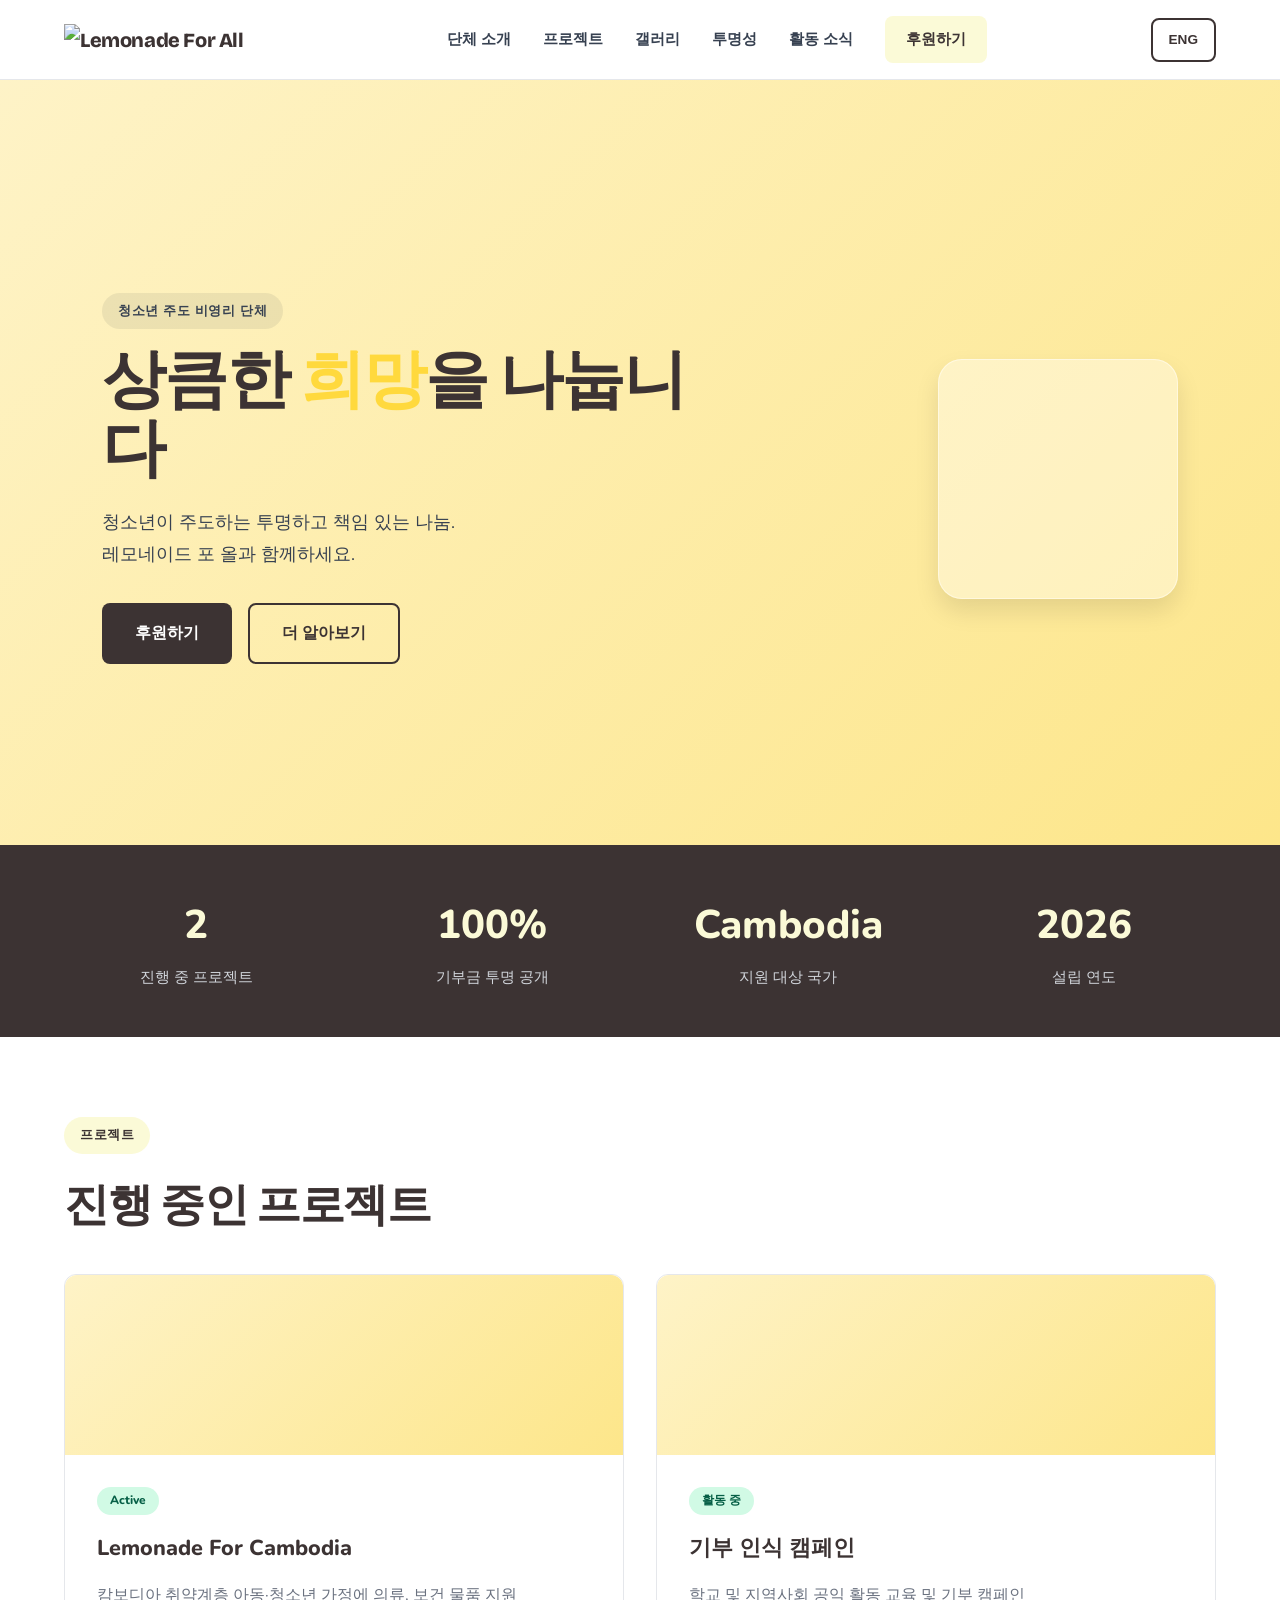
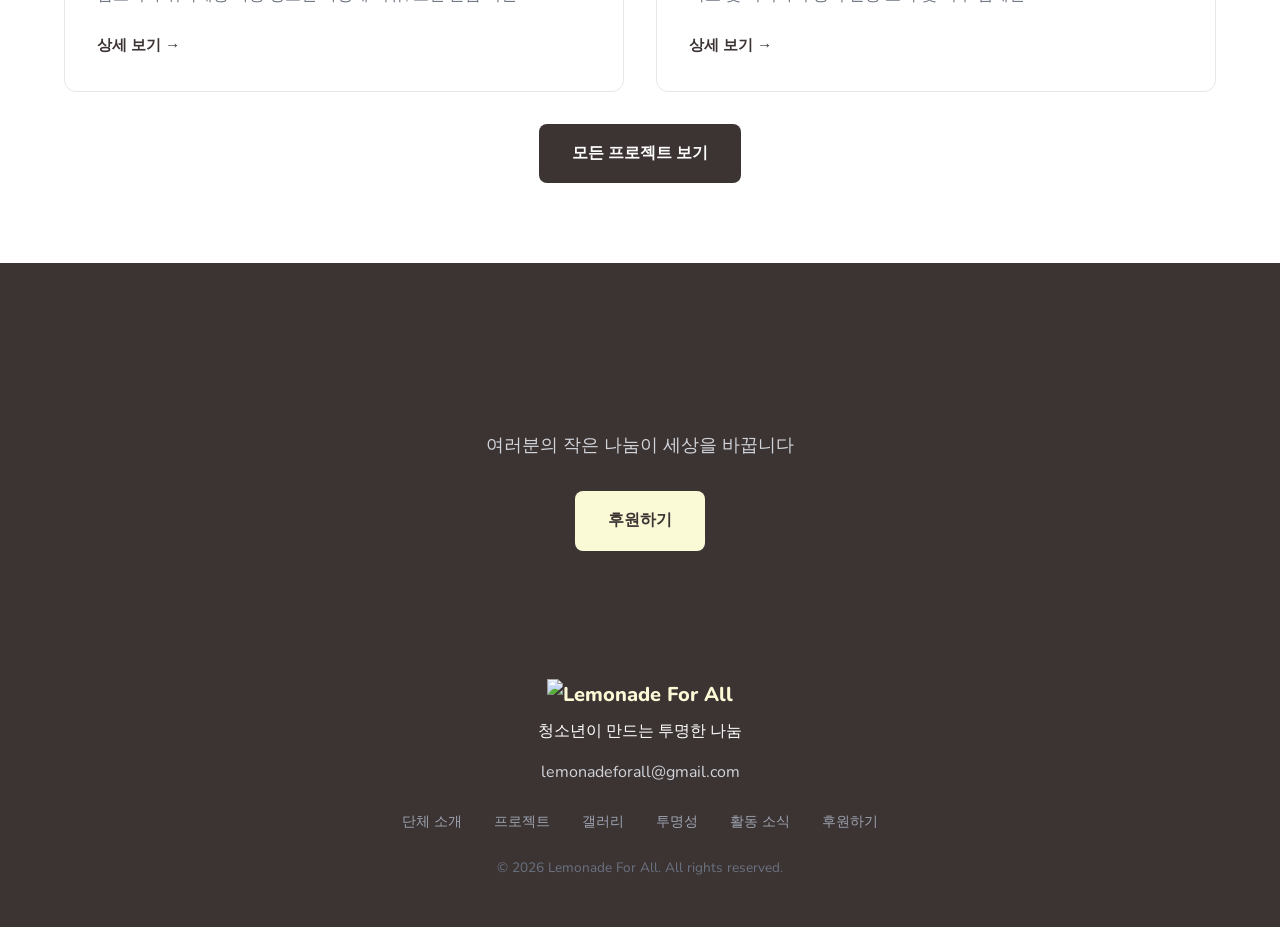
==== commit 59d764cc: "Replace text logo with image logo in header/footer (index.html)" ====
--- a/index.html
+++ b/index.html
@@ -10,7 +10,7 @@
 </head>
 <body>
   <header>
-    <a href="index.html" class="logo">LEMONADE FOR ALL</a>
+          <a href="index.html" class="logo"><img src="images/logo.png" alt="Lemonade For All" class="logo-img"></a>
     <nav>
       <ul>
         <li><a href="about.html" data-i18n="navAbout">단체 소개</a></li>
@@ -107,7 +107,7 @@
 
   <footer>
     <div class="footer-inner">
-      <a href="index.html" class="footer-logo">LEMONADE FOR ALL</a>
+            <a href="index.html" class="footer-logo"><img src="images/logo.png" alt="Lemonade For All" class="footer-logo-img"></a>
       <p data-i18n="footerDesc">청소년이 만드는 투명한 나눔</p>
       <p class="footer-contact">lemonadeforall@gmail.com</p>
       <div class="footer-links">
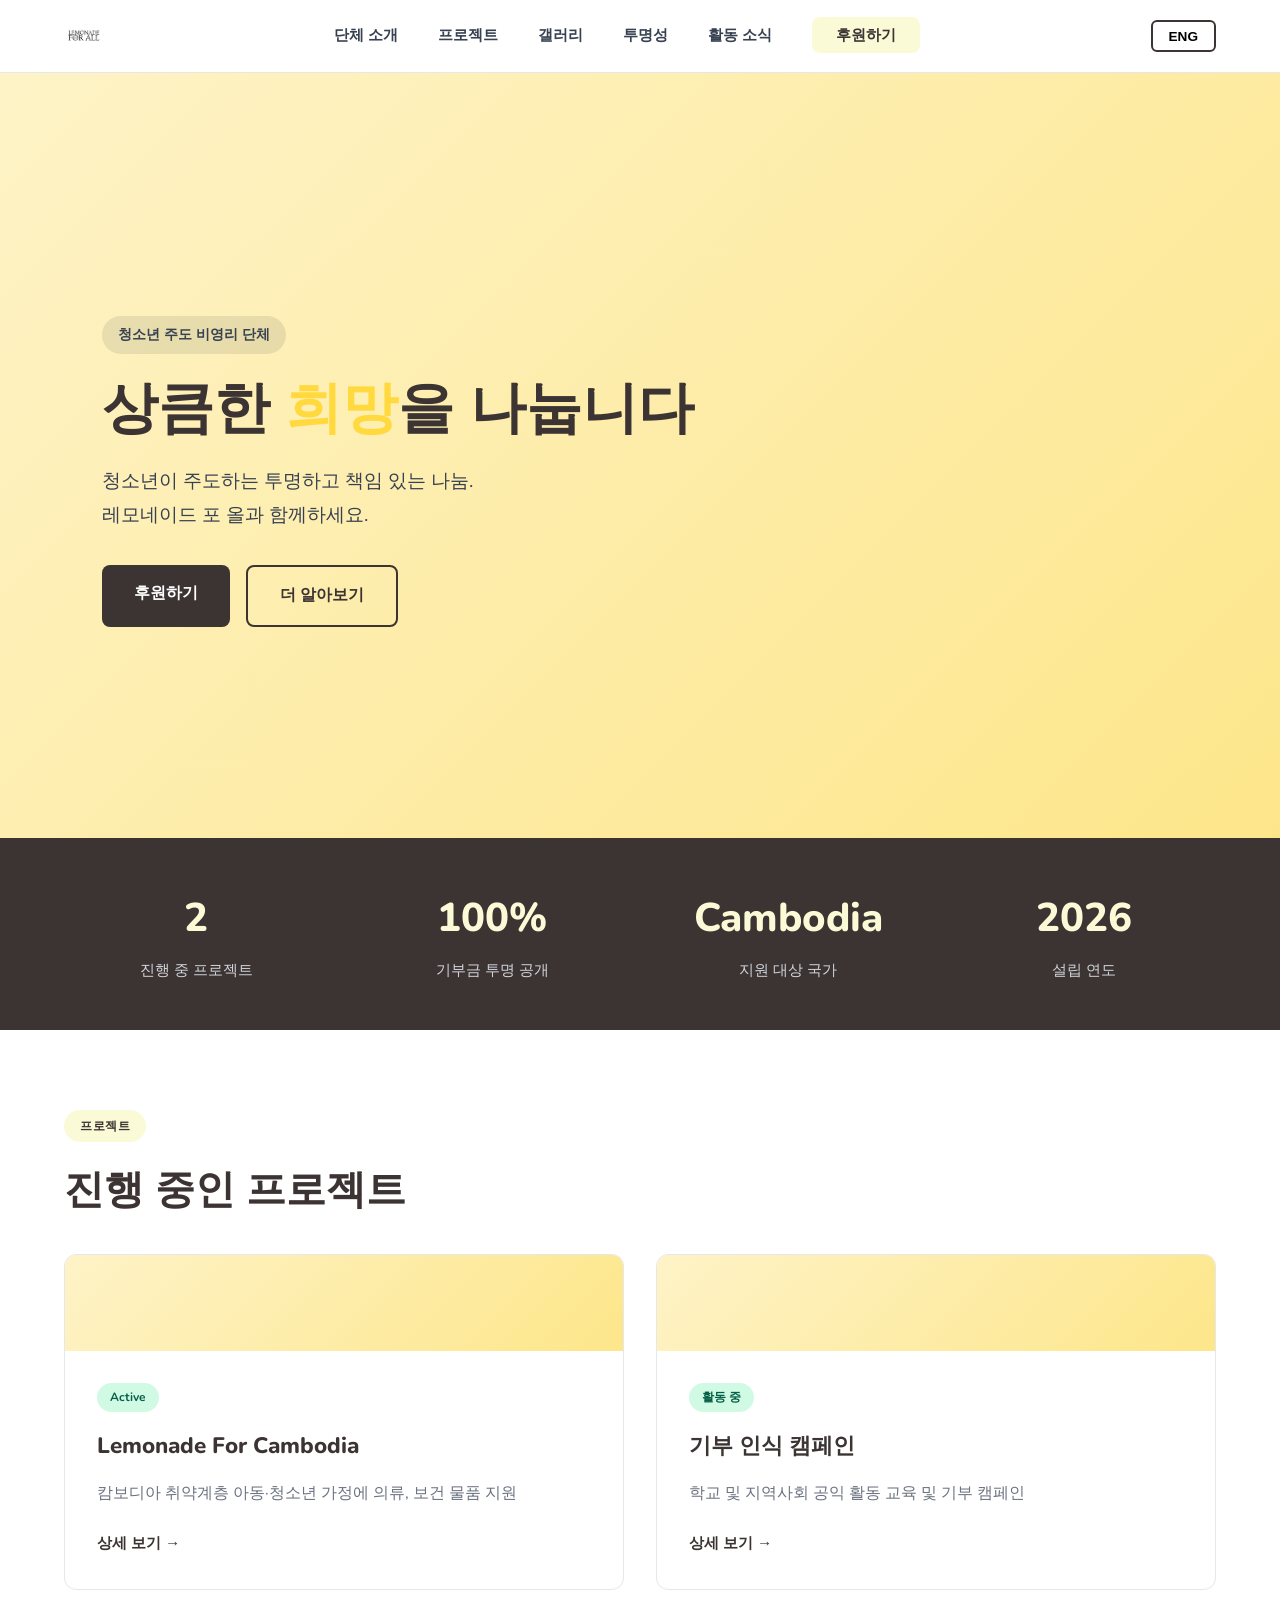
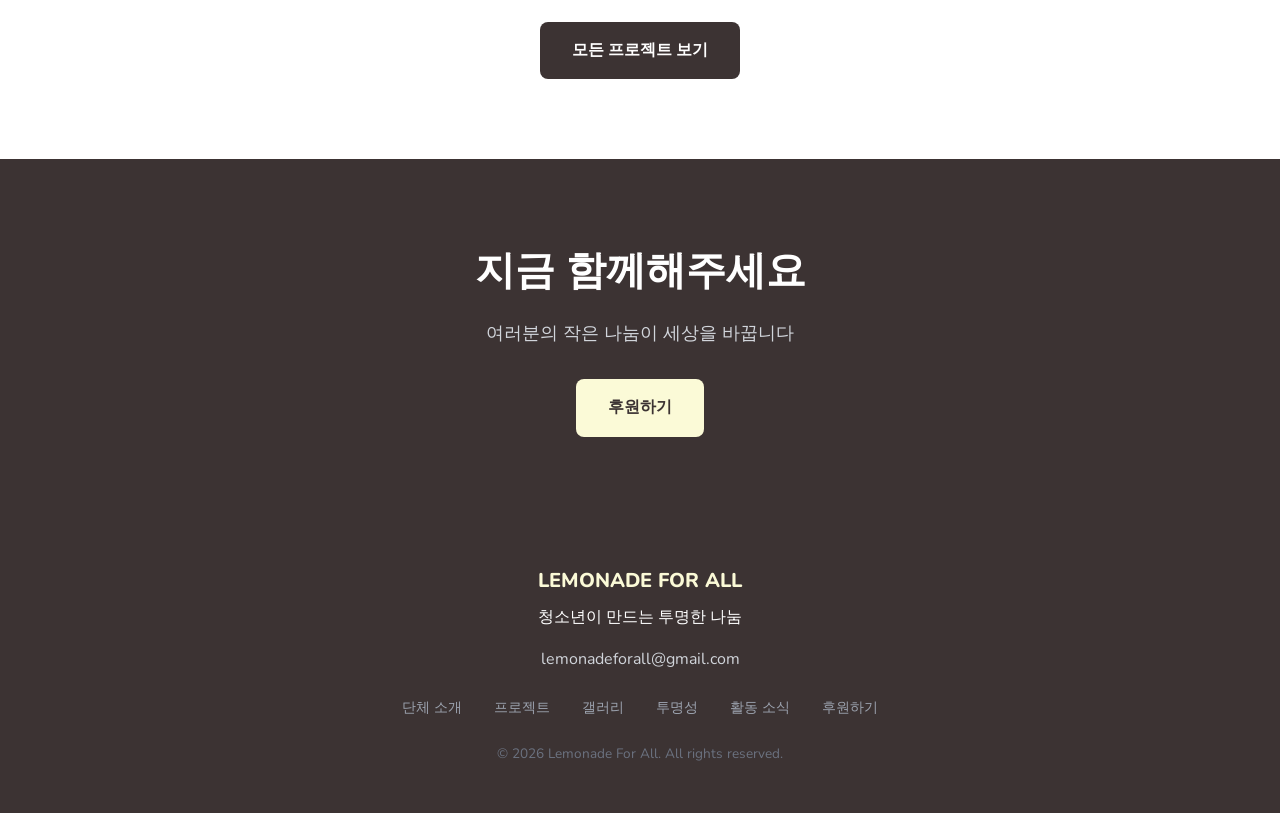
==== commit b86a7f54: "Fix HTML structure and update logUpdate header logo to 1.png, revert footer to text logoo image" ====
--- a/index.html
+++ b/index.html
@@ -10,7 +10,7 @@
 </head>
 <body>
   <header>
-          <a href="index.html" class="logo"><img src="images/logo.png" alt="Lemonade For All" class="logo-img"></a>
+                  <a href="index.html" class="logo"><img src="images/1.png" alt="Lemonade For All" class="logo-img"></a>
     <nav>
       <ul>
         <li><a href="about.html" data-i18n="navAbout">단체 소개</a></li>
@@ -107,7 +107,7 @@
 
   <footer>
     <div class="footer-inner">
-            <a href="index.html" class="footer-logo"><img src="images/logo.png" alt="Lemonade For All" class="footer-logo-img"></a>
+                    <a href="index.html" class="footer-logo">LEMONADE FOR ALL</a>
       <p data-i18n="footerDesc">청소년이 만드는 투명한 나눔</p>
       <p class="footer-contact">lemonadeforall@gmail.com</p>
       <div class="footer-links">
--- a/style.css
+++ b/style.css
@@ -1,1016 +1,598 @@
-:root {
-  --yellow-50: #fbfad7;
-  --yellow-100: #fef3c7;
-  --yellow-200: #fde68a;
-  --yellow-400: #fcd34d;
-  --yellow-500: #fbbf24;
-
-  --ink-900: #3c3333;
-  --ink-700: #374151;
-  --ink-500: #6b7280;
-  --ink-400: #9ca3af;
-
-  --surface: #ffffff;
-  --surface-muted: #f3f4f6;
-  --surface-soft: #fffdf2;
-  --border: #e5e7eb;
-  --border-strong: #d1d5db;
-
-  --success-bg: #d1fae5;
-  --success-text: #065f46;
-
-  --shadow-sm: 0 4px 10px rgba(0, 0, 0, 0.05);
-  --shadow-md: 0 12px 24px rgba(0, 0, 0, 0.10);
-  --shadow-lg: 0 20px 40px rgba(0, 0, 0, 0.12);
-
-  --radius-sm: 8px;
-  --radius-md: 12px;
-  --radius-lg: 16px;
-  --radius-xl: 24px;
-  --radius-full: 999px;
-
-  --container: 1200px;
-  --container-narrow: 900px;
-
-  --space-1: 0.25rem;
-  --space-2: 0.5rem;
-  --space-3: 0.75rem;
-  --space-4: 1rem;
-  --space-5: 1.25rem;
-  --space-6: 1.5rem;
-  --space-8: 2rem;
-  --space-10: 2.5rem;
-  --space-12: 3rem;
-  --space-16: 4rem;
-
-  --transition-fast: 0.2s ease;
-  --transition-base: 0.25s ease;
-}
-
-*,
-*::before,
-*::after {
-  box-sizing: border-box;
-}
-
-html {
-  scroll-behavior: smooth;
-}
-
-body,
-h1,
-h2,
-h3,
-h4,
-p,
-ul,
-ol,
-li {
-  margin: 0;
-}
-
-body {
-  font-family: 'Nunito', -apple-system, BlinkMacSystemFont, 'Segoe UI', sans-serif;
-  background: var(--surface);
-  color: var(--ink-900);
-  line-height: 1.6;
-}
-
-img,
-svg {
-  display: block;
-  max-width: 100%;
-}
-
-a,
-button {
-  transition:
-    color var(--transition-fast),
-    background-color var(--transition-fast),
-    transform var(--transition-fast),
-    box-shadow var(--transition-fast),
-    border-color var(--transition-fast),
-    opacity var(--transition-fast);
-}
-
-a:focus-visible,
-button:focus-visible,
-input:focus-visible,
-textarea:focus-visible,
-select:focus-visible {
-  outline: 3px solid var(--yellow-500);
-  outline-offset: 3px;
-  border-radius: var(--radius-sm);
-}
-
-.skip-link {
-  position: absolute;
-  left: 1rem;
-  top: -3.5rem;
-  background: var(--ink-900);
-  color: var(--surface);
-  padding: 0.75rem 1rem;
-  border-radius: var(--radius-sm);
-  text-decoration: none;
-  z-index: 2000;
-}
-
-.skip-link:focus {
-  top: 1rem;
-}
-
-.sr-only {
-  position: absolute;
-  width: 1px;
-  height: 1px;
-  padding: 0;
-  margin: -1px;
-  overflow: hidden;
-  clip: rect(0, 0, 0, 0);
-  white-space: nowrap;
-  border: 0;
-}
-
-/* HEADER */
-header {
-  position: sticky;
-  top: 0;
-  z-index: 1000;
-  background: rgba(255, 255, 255, 0.96);
-  backdrop-filter: blur(10px);
-  border-bottom: 1px solid var(--border);
-  padding: 1rem 5%;
-  display: flex;
-  align-items: center;
-  justify-content: space-between;
-  gap: 1rem;
-}
-
-.logo {
-  font-size: 1.25rem;
-  font-weight: 800;
-  font-family: 'Bricolage Grotesque', sans-serif;
-  color: var(--ink-900);
-  text-decoration: none;
-  letter-spacing: -0.02em;
-}
-
-nav ul {
-  display: flex;
-  list-style: none;
-  gap: 2rem;
-  align-items: center;
-}
-
-nav a {
-  text-decoration: none;
-  color: var(--ink-700);
-  font-weight: 700;
-  font-size: 0.95rem;
-  min-height: 44px;
-  display: inline-flex;
-  align-items: center;
-}
-
-nav a:hover,
-nav a[aria-current="page"] {
-  color: var(--ink-900);
-}
-
-nav a[aria-current="page"] {
-  text-decoration: underline;
-  text-underline-offset: 0.25rem;
-  text-decoration-thickness: 2px;
-}
-
-.btn-donate {
-  background: var(--yellow-50);
-  padding: 0.65rem 1.25rem;
-  border-radius: var(--radius-sm);
-  color: var(--ink-900) !important;
-  font-weight: 800;
-  border: 1px solid transparent;
-}
-
-.btn-donate:hover {
-  transform: translateY(-2px);
-  box-shadow: 0 6px 14px rgba(252, 211, 77, 0.35);
-  background: var(--yellow-400);
-}
-
-.lang-btn,
-.hamburger {
-  min-width: 44px;
-  min-height: 44px;
-}
-
-.lang-btn {
-  background: transparent;
-  border: 2px solid var(--ink-900);
-  padding: 0.4rem 1rem;
-  border-radius: var(--radius-sm);
-  font-weight: 800;
-  cursor: pointer;
-  font-size: 0.85rem;
-  color: var(--ink-900);
-}
-
-.lang-btn:hover {
-  background: var(--ink-900);
-  color: var(--surface);
-}
-
-.hamburger {
-  display: none;
-  background: none;
-  border: none;
-  font-size: 1.5rem;
-  cursor: pointer;
-  color: var(--ink-900);
-}
-
-.mobile-menu {
-  display: none;
-}
-
-/* BREADCRUMB */
-.breadcrumb {
-  max-width: var(--container);
-  margin: 0 auto;
-  padding: 1.25rem 5% 0;
-  color: var(--ink-500);
-  font-size: 0.9rem;
-}
-
-.breadcrumb a {
-  color: var(--ink-500);
-  text-decoration: none;
-}
-
-.breadcrumb a:hover {
-  color: var(--ink-900);
-}
-
-.breadcrumb a[aria-current="page"] {
-  color: var(--ink-900);
-  font-weight: 700;
-}
-
-/* HERO */
-#hero,
-.page-header {
-  background: linear-gradient(135deg, var(--yellow-100) 0%, var(--yellow-200) 100%);
-}
-
-#hero {
-  padding: 6rem 8% 4rem;
-  display: flex;
-  align-items: center;
-  justify-content: space-between;
-  gap: 3rem;
-  min-height: 85vh;
-}
-
-.hero-content {
-  max-width: 600px;
-}
-
-.hero-tag,
-.section-tag {
-  display: inline-block;
-  padding: 0.5rem 1rem;
-  border-radius: var(--radius-full);
-  font-size: 0.8rem;
-  font-weight: 800;
-  margin-bottom: 1rem;
-  letter-spacing: 0.04em;
-}
-
-.hero-tag {
-  background: rgba(31, 41, 55, 0.08);
-  color: var(--ink-700);
-}
-
-.section-tag {
-  background: var(--yellow-50);
-  color: var(--ink-900);
-  text-transform: uppercase;
-}
-
-.hero-content h1,
-.page-header h1,
-.section-inner h2,
-.cta-inner h2 {
-  font-family: 'Bricolage Grotesque', sans-serif;
-  color: var(--ink-900);
-  letter-spacing: -0.03em;
-}
-
-.hero-content h1 {
-  font-size: clamp(2.6rem, 5vw, 4.4rem);
-  font-weight: 800;
-  line-height: 1.08;
-  margin-bottom: 1.5rem;
-}
-
-.highlight {
-  color: var(--yellow-500);
-}
-
-.hero-content p {
-  font-size: 1.1rem;
-  color: var(--ink-700);
-  margin-bottom: 2rem;
-  line-height: 1.8;
-  max-width: 58ch;
-}
-
-.hero-btns {
-  display: flex;
-  gap: 1rem;
-  flex-wrap: wrap;
-}
-
-.hero-img {
-  min-width: 240px;
-  min-height: 240px;
-  border-radius: var(--radius-xl);
-  background: rgba(255, 255, 255, 0.38);
-  box-shadow:
-    inset 0 0 0 1px rgba(255, 255, 255, 0.45),
-    var(--shadow-md);
-}
-
-/* BUTTONS */
-.btn-primary,
-.btn-secondary {
-  display: inline-flex;
-  align-items: center;
-  justify-content: center;
-  min-height: 44px;
-  padding: 1rem 2rem;
-  border-radius: var(--radius-sm);
-  font-weight: 800;
-  text-decoration: none;
-  cursor: pointer;
-}
-
-.btn-primary {
-  background: var(--ink-900);
-  color: var(--surface);
-  border: 1px solid transparent;
-}
-
-.btn-primary:hover {
-  transform: translateY(-2px);
-  box-shadow: var(--shadow-md);
-}
-
-.btn-secondary {
-  background: transparent;
-  color: var(--ink-900);
-  border: 2px solid var(--ink-900);
-}
-
-.btn-secondary:hover {
-  background: var(--ink-900);
-  color: var(--surface);
-}
-
-.btn-outline {
-  display: inline-block;
-  color: var(--ink-900);
-  text-decoration: none;
-  font-weight: 700;
-  font-size: 0.95rem;
-}
-
-.btn-outline:hover {
-  transform: translateX(4px);
-}
-
-.section-cta {
-  text-align: center;
-  margin-top: var(--space-12);
-}
-
-/* STATS */
-#stats {
-  background: var(--ink-900);
-  color: var(--surface);
-  padding: 3rem 5%;
-}
-
-.stats-grid {
-  display: grid;
-  grid-template-columns: repeat(auto-fit, minmax(200px, 1fr));
-  gap: 2rem;
-  max-width: var(--container);
-  margin: 0 auto;
-  text-align: center;
-}
-
-.stat-num {
-  font-size: 2.5rem;
-  font-weight: 800;
-  color: var(--yellow-50);
-  margin-bottom: 0.5rem;
-}
-
-.stat-item p {
-  color: #d1d5db;
-  font-size: 0.95rem;
-}
-
-/* SECTIONS */
-section {
-  padding: 5rem 5%;
-}
-
-.section-inner {
-  max-width: var(--container);
-  margin: 0 auto;
-}
-
-.content-section {
-  max-width: var(--container-narrow);
-  margin: 0 auto;
-  padding: 3rem 0;
-}
-
-.page-header {
-  padding: 5rem 8% 3rem;
-  text-align: center;
-}
-
-.section-inner h2,
-.page-header h1,
-.cta-inner h2 {
-  font-size: clamp(2rem, 4vw, 2.8rem);
-  font-weight: 800;
-  margin-bottom: 1.25rem;
-}
-
-.section-inner > p,
-.page-header p {
-  font-size: 1.05rem;
-  color: var(--ink-500);
-  max-width: 700px;
-  margin: 0 auto 3rem;
-  line-height: 1.7;
-}
-
-.content-section h2,
-.content-section h3 {
-  font-size: 1.7rem;
-  font-weight: 800;
-  margin-bottom: 1rem;
-  margin-top: 3rem;
-  color: var(--ink-900);
-  letter-spacing: -0.02em;
-}
-
-.content-section h2:first-of-type,
-.content-section h3:first-of-type {
-  margin-top: 0;
-}
-
-.content-section p,
-.content-section li {
-  color: var(--ink-500);
-  font-size: 1.05rem;
-  line-height: 1.8;
-  margin-bottom: 1rem;
-}
-
-.content-section ul {
-  padding-left: 1.25rem;
-  margin: 1rem 0 0;
-}
-
-.content-section li::marker {
-  color: var(--yellow-500);
-}
-
-.section-muted {
-  background: var(--surface-muted);
-}
-
-.section-soft {
-  background: var(--yellow-50);
-}
-
-/* CARDS */
-.project-card,
-.donate-card,
-.news-card,
-.trans-card,
-.partner-card {
-  background: var(--surface);
-  border-radius: var(--radius-md);
-  border: 1px solid var(--border);
-  transition: transform var(--transition-base), box-shadow var(--transition-base);
-}
-
-.project-card:hover,
-.donate-card:hover,
-.news-card:hover,
-.trans-card:hover,
-.partner-card:hover {
-  transform: translateY(-4px);
-  box-shadow: var(--shadow-md);
-}
-
-.project-grid {
-  display: grid;
-  grid-template-columns: repeat(auto-fit, minmax(320px, 1fr));
-  gap: 2rem;
-  margin-top: 2rem;
-}
-
-.project-img {
-  background: linear-gradient(135deg, var(--yellow-100), var(--yellow-200));
-  min-height: 180px;
-  border-top-left-radius: var(--radius-md);
-  border-top-right-radius: var(--radius-md);
-}
-
-.project-body {
-  padding: 2rem;
-}
-
-.project-body h3 {
-  font-size: 1.35rem;
-  font-weight: 800;
-  margin-bottom: 1rem;
-  color: var(--ink-900);
-}
-
-.project-body p {
-  color: var(--ink-500);
-  margin-bottom: 1.5rem;
-  line-height: 1.7;
-}
-
-.status-badge {
-  display: inline-block;
-  background: var(--success-bg);
-  color: var(--success-text);
-  padding: 0.3rem 0.8rem;
-  border-radius: var(--radius-full);
-  font-size: 0.75rem;
-  font-weight: 800;
-  margin-bottom: 1rem;
-}
-
-/* DONATE */
-.donate-grid {
-  display: grid;
-  grid-template-columns: repeat(auto-fit, minmax(280px, 1fr));
-  gap: 2rem;
-  margin-top: 2rem;
-}
-
-.donate-card {
-  padding: 2.5rem;
-  text-align: center;
-}
-
-.donate-icon {
-  width: 64px;
-  height: 64px;
-  margin: 0 auto 1.5rem;
-  border-radius: 50%;
-  background: linear-gradient(135deg, var(--yellow-100), var(--yellow-200));
-}
-
-.donate-card h3,
-.donate-card h4 {
-  font-size: 1.2rem;
-  font-weight: 800;
-  margin-bottom: 1rem;
-}
-
-.donate-card p {
-  color: var(--ink-500);
-  margin-bottom: 1.5rem;
-  line-height: 1.7;
-}
-
-.account-box {
-  background: var(--surface-muted);
-  border: 2px dashed var(--border-strong);
-  border-radius: var(--radius-sm);
-  padding: 1rem;
-  font-size: 0.9rem;
-  color: var(--ink-700);
-  font-weight: 700;
-}
-
-.account-box a {
-  color: var(--ink-900);
-}
-
-/* TRANSPARENCY */
-.trans-grid {
-  display: grid;
-  grid-template-columns: repeat(auto-fit, minmax(220px, 1fr));
-  gap: 2rem;
-  margin: 3rem 0;
-}
-
-.trans-card {
-  padding: 2rem;
-  text-align: center;
-  min-height: 200px;
-  display: flex;
-  flex-direction: column;
-  justify-content: center;
-  align-items: center;
-  box-shadow: var(--shadow-sm);
-}
-
-.trans-card h3 {
-  font-size: 1rem;
-  font-weight: 800;
-  color: var(--ink-900);
-  margin-bottom: 0.75rem;
-}
-
-.trans-num {
-  font-size: 2.25rem;
-  font-weight: 800;
-  color: var(--yellow-500);
-  margin-bottom: 0.5rem;
-  line-height: 1.2;
-}
-
-.trans-card p {
-  color: var(--ink-500);
-  font-size: 0.95rem;
-  line-height: 1.6;
-  word-break: keep-all;
-}
-
-.sheet-link-wrap {
-  margin-bottom: 2rem;
-}
-
-.sheet-link {
-  color: var(--ink-900);
-  font-weight: 700;
-  text-decoration: underline;
-  text-underline-offset: 0.2rem;
-}
-
-.table-wrap {
-  overflow-x: auto;
-  margin-top: 2rem;
-}
-
-.finance-table {
-  width: 100%;
-  border-collapse: collapse;
-  background: var(--surface);
-  border: 1px solid var(--border);
-  border-radius: var(--radius-md);
-  overflow: hidden;
-}
-
-.finance-table caption {
-  text-align: left;
-  font-weight: 800;
-  color: var(--ink-900);
-  margin-bottom: 1rem;
-  padding: 0;
-}
-
-.finance-table th,
-.finance-table td {
-  padding: 1rem;
-  border-bottom: 1px solid var(--border);
-  text-align: left;
-}
-
-.finance-table thead th {
-  background: var(--surface-muted);
-  color: var(--ink-900);
-  font-size: 0.95rem;
-}
-
-.finance-table tbody th {
-  width: 40%;
-  color: var(--ink-900);
-  font-weight: 700;
-  background: #fcfcfc;
-}
-
-.finance-table tbody td {
-  color: var(--ink-700);
-}
-
-.activity-list {
-  list-style: none;
-  padding-left: 0;
-  margin-top: 1rem;
-}
-
-.activity-list li {
-  padding: 1rem 0;
-  border-bottom: 1px solid var(--border);
-  color: var(--ink-500);
-}
-
-.activity-list time {
-  font-weight: 800;
-  color: var(--ink-900);
-  margin-right: 0.5rem;
-}
-
-.partner-logos {
-  margin-top: 2rem;
-  display: flex;
-  gap: 1.5rem;
-  flex-wrap: wrap;
-  align-items: stretch;
-}
-
-.partner-card {
-  padding: 1rem 1.25rem;
-  background: var(--surface);
-}
-
-.partner-name {
-  font-weight: 800;
-  color: var(--ink-900);
-  margin-bottom: 0.25rem;
-}
-
-.partner-sub {
-  color: var(--ink-500);
-  font-size: 0.9rem;
-}
-
-/* NEWS */
-.news-grid {
-  display: grid;
-  grid-template-columns: repeat(auto-fit, minmax(300px, 1fr));
-  gap: 2rem;
-  margin-top: 2rem;
-}
-
-.news-card {
-  padding: 2rem;
-}
-
-.news-date {
-  font-size: 0.8rem;
-  font-weight: 800;
-  color: var(--ink-500);
-  text-transform: uppercase;
-  letter-spacing: 0.5px;
-  margin-bottom: 0.8rem;
-}
-
-.news-card h4 {
-  font-size: 1.1rem;
-  font-weight: 800;
-  margin-bottom: 0.8rem;
-  color: var(--ink-900);
-}
-
-.news-card p {
-  color: var(--ink-500);
-  line-height: 1.7;
-}
-
-/* CTA */
-#cta {
-  background: var(--ink-900);
-  color: var(--surface);
-  text-align: center;
-  padding: 5rem 5%;
-}
-
-.cta-inner h2 {
-  margin-bottom: 1rem;
-}
-
-.cta-inner p {
-  color: #d1d5db;
-  font-size: 1.1rem;
-  margin-bottom: 2rem;
-}
-
-#cta .btn-primary {
-  background: var(--yellow-50);
-  color: var(--ink-900);
-}
-
-#cta .btn-primary:hover {
-  background: var(--yellow-400);
-}
-
-/* FOOTER */
-footer {
-  background: var(--ink-900);
-  color: var(--surface);
-  padding: 3rem 5%;
-  text-align: center;
-}
-
-.footer-logo {
-  font-size: 1.25rem;
-  font-weight: 800;
-  color: var(--yellow-50);
-  text-decoration: none;
-  display: inline-block;
-  margin-bottom: 0.5rem;
-}
-
-.footer-contact,
-.footer-contact a {
-  color: #d1d5db;
-  margin: 1rem 0;
-  text-decoration: none;
-}
-
-.footer-links {
-  display: flex;
-  gap: 2rem;
-  justify-content: center;
-  margin: 1.5rem 0;
-  flex-wrap: wrap;
-}
-
-.footer-links a {
-  color: var(--ink-400);
-  text-decoration: none;
-  font-size: 0.9rem;
-}
-
-.footer-links a:hover,
-.footer-links a[aria-current="page"] {
-  color: var(--yellow-50);
-}
-
-.footer-copy {
-  color: var(--ink-500);
-  font-size: 0.85rem;
-  margin-top: 1.5rem;
-}
-
-/* RESPONSIVE */
-@media (max-width: 768px) {
-  nav ul {
-    display: none;
-  }
-
-  .hamburger {
-    display: block;
-  }
-
-  .mobile-menu {
-    position: fixed;
-    top: 72px;
-    left: 0;
-    right: 0;
-    background: var(--surface);
-    border-bottom: 1px solid var(--border);
-    padding: 1rem;
-    flex-direction: column;
-    gap: 0.75rem;
-    box-shadow: var(--shadow-sm);
-  }
-
-  .mobile-menu.active {
-    display: flex;
-  }
-
-  .mobile-menu[hidden] {
-    display: none !important;
-  }
-
-  .mobile-menu a {
-    padding: 0.9rem 1rem;
-    text-align: center;
-    font-weight: 700;
-    color: var(--ink-700);
-    text-decoration: none;
-    min-height: 44px;
-    border-radius: var(--radius-sm);
-  }
-
-  .mobile-menu a:hover,
-  .mobile-menu a[aria-current="page"] {
-    background: var(--surface-muted);
-    color: var(--ink-900);
-  }
-
-  #hero {
-    flex-direction: column;
-    text-align: center;
-    padding: 4rem 5%;
-    min-height: auto;
-  }
-
-  .hero-content h1 {
-    font-size: 2.5rem;
-  }
-
-  .hero-content p {
-    margin-left: auto;
-    margin-right: auto;
-  }
-
-  .hero-img {
-    width: 100%;
-    max-width: 320px;
-    min-height: 220px;
-  }
-
-  .hero-btns {
-    justify-content: center;
-  }
-
-  .stats-grid {
-    grid-template-columns: repeat(2, minmax(0, 1fr));
-    gap: 1.5rem;
-  }
-
-  .section-inner h2,
-  .page-header h1,
-  .cta-inner h2 {
-    font-size: 2rem;
-  }
-
-  .project-grid,
-  .donate-grid,
-  .news-grid,
-  .trans-grid {
-    grid-template-columns: 1fr;
-  }
-
-  .content-section {
-    padding: 1rem 0;
-  }
-
-  .finance-table th,
-  .finance-table td {
-    padding: 0.85rem;
-    font-size: 0.95rem;
-  }
-
-  .footer-links {
-    gap: 1rem;
-  }
-}
-
-@media (max-width: 480px) {
-  header {
-    padding: 0.9rem 4%;
-  }
-
-  .logo {
-    font-size: 1.05rem;
-  }
-
-  .page-header {
-    padding: 4rem 5% 2.5rem;
-  }
-
-  section {
-    padding: 4rem 5%;
-  }
-
-  .btn-primary,
-  .btn-secondary {
-    width: 100%;
-  }
-
-  .hero-btns {
-    flex-direction: column;
-  }
-
-  .stats-grid {
-    grid-template-columns: 1fr;
-  }
-
-  .trans-num,
-  .stat-num {
-    font-size: 2rem;
-  }
-}
-
-@media (prefers-reduced-motion: reduce) {
-  html {
-    scroll-behavior: auto;
-  }
-
-  *,
-  *::before,
-  *::after {
-    transition: none !important;
-    animation: none !important;
-  }
-}
+:root {
+  --yellow: #fbfad7;
+  --dark: #3c3333;  --gray: #374151;
+  --light-gray: #F3F4F6;
+  --white: #FFFFFF;
+  --text-muted: #6B7280;
+}
+
+* { margin: 0; padding: 0; box-sizing: border-box; }
+
+body {
+  font-family: 'Nunito', -apple-system, BlinkMacSystemFont, 'Segoe UI', sans-serif;
+  background: var(--white);
+  color: var(--dark);
+  line-height: 1.6;
+}
+
+/* HEADER */
+header {
+  position: sticky;
+  top: 0;
+  z-index: 1000;
+  background: rgba(255,255,255,0.98);
+  backdrop-filter: blur(8px);
+  border-bottom: 1px solid #E5E7EB;
+  padding: 1rem 5%;
+  display: flex;
+  align-items: center;
+  justify-content: space-between;
+}
+
+.logo {
+  font-size: 1.25rem;
+  font-weight: 800;
+    font-family: 'Bricolage Grotesque', sans-serif;
+  color: var(--dark);
+  text-decoration: none;
+}
+
+.logo-img {
+  height: 40px;
+  width: auto;
+  display: block;
+}
+
+.footer-logo-img {
+  height: 32px;
+  width: auto;
+  display: block;
+  margin: 0 auto;
+}
+
+nav ul {
+  display: flex;
+  list-style: none;
+  gap: 2.5rem;
+}
+
+nav a {
+  text-decoration: none;
+  color: var(--gray);
+  font-weight: 600;
+  font-size: 0.95rem;
+  transition: color 0.2s;
+}
+
+nav a:hover { color: var(--dark); }
+
+.btn-donate {
+  background: var(--yellow);
+  padding: 0.5rem 1.5rem;
+  border-radius: 8px;
+  color: var(--dark) !important;
+  font-weight: 700;
+  transition: transform 0.2s, box-shadow 0.2s;
+}
+
+.btn-donate:hover {
+  transform: translateY(-2px);
+  box-shadow: 0 4px 12px rgba(252,211,77,0.4);
+}
+
+.lang-btn {
+  background: transparent;
+  border: 2px solid var(--dark);
+  padding: 0.4rem 1rem;
+  border-radius: 6px;
+  font-weight: 700;
+  cursor: pointer;
+  font-size: 0.85rem;
+  transition: all 0.2s;
+}
+
+.lang-btn:hover {
+  background: var(--dark);
+  color: var(--white);
+}
+
+.hamburger { display: none; }
+.mobile-menu { display: none; }
+
+/* HERO */
+#hero {
+  background: linear-gradient(135deg, #FEF3C7 0%, #FDE68A 100%);
+  padding: 6rem 8% 4rem;
+  display: flex;
+  align-items: center;
+  justify-content: space-between;
+  gap: 3rem;
+  min-height: 85vh;
+}
+
+.hero-content { max-width: 600px; }
+
+.hero-tag {
+  display: inline-block;
+  background: rgba(31,41,55,0.1);
+  padding: 0.5rem 1rem;
+  border-radius: 50px;
+  font-size: 0.85rem;
+  font-weight: 600;
+  margin-bottom: 1.5rem;
+  color: var(--gray);
+}
+
+.hero-content h1 {
+  font-size: 3.5rem;
+  font-weight: 800;
+  color: var(--dark);
+  line-height: 1.1;
+  margin-bottom: 1.5rem;
+}
+
+.highlight {
+  background: linear-gradient(to right, #FCD34D, #FBBF24);
+  -webkit-background-clip: text;
+  -webkit-text-fill-color: transparent;
+  background-clip: text;
+}
+
+.hero-content p {
+  font-size: 1.2rem;
+  color: var(--gray);
+  margin-bottom: 2rem;
+  line-height: 1.8;
+}
+
+.hero-btns {
+  display: flex;
+  gap: 1rem;
+  flex-wrap: wrap;
+}
+
+.btn-primary {
+  display: inline-block;
+  background: var(--dark);
+  color: var(--white);
+  padding: 1rem 2rem;
+  border-radius: 8px;
+  font-weight: 700;
+  text-decoration: none;
+  transition: transform 0.2s, box-shadow 0.2s;
+  border: none;
+  cursor: pointer;
+}
+
+.btn-primary:hover {
+  transform: translateY(-2px);
+  box-shadow: 0 8px 20px rgba(0,0,0,0.15);
+}
+
+.btn-secondary {
+  display: inline-block;
+  background: transparent;
+  color: var(--dark);
+  padding: 1rem 2rem;
+  border-radius: 8px;
+  font-weight: 700;
+  text-decoration: none;
+  border: 2px solid var(--dark);
+  transition: all 0.2s;
+}
+
+.btn-secondary:hover {
+  background: var(--dark);
+  color: var(--white);
+}
+
+.btn-outline {
+  display: inline-block;
+  color: var(--dark);
+  text-decoration: none;
+  font-weight: 600;
+  font-size: 0.95rem;
+  transition: transform 0.2s;
+}
+
+.btn-outline:hover { transform: translateX(4px); }
+
+.hero-img {
+  font-size: 12rem;
+  line-height: 1;
+}
+
+/* STATS */
+#stats {
+  background: var(--dark);
+  color: var(--white);
+  padding: 3rem 5%;
+}
+
+.stats-grid {
+  display: grid;
+  grid-template-columns: repeat(auto-fit, minmax(200px, 1fr));
+  gap: 2rem;
+  max-width: 1200px;
+  margin: 0 auto;
+  text-align: center;
+}
+
+.stat-num {
+  font-size: 2.5rem;
+  font-weight: 800;
+  color: var(--yellow);
+  margin-bottom: 0.5rem;
+}
+
+.stat-item p {
+  color: #D1D5DB;
+  font-size: 0.95rem;
+}
+
+/* SECTIONS */
+section {
+  padding: 5rem 5%;
+}
+
+.section-inner {
+  max-width: 1200px;
+  margin: 0 auto;
+}
+
+.section-tag {
+  display: inline-block;
+  background: var(--yellow);
+  color: var(--dark);
+  font-size: 0.75rem;
+  font-weight: 700;
+  padding: 0.4rem 1rem;
+  border-radius: 50px;
+  text-transform: uppercase;
+  letter-spacing: 0.5px;
+  margin-bottom: 1rem;
+}
+
+.section-inner h2, .page-header h1 {
+  font-size: 2.5rem;
+  font-weight: 800;
+  margin-bottom: 1.5rem;
+  color: var(--dark);
+}
+
+.section-inner > p, .page-header p {
+  font-size: 1.1rem;
+  color: var(--text-muted);
+  max-width: 700px;
+  margin-bottom: 3rem;
+  line-height: 1.7;
+}
+
+/* PROJECT GRID */
+.project-grid {
+  display: grid;
+  grid-template-columns: repeat(auto-fit, minmax(320px, 1fr));
+  gap: 2rem;
+  margin-top: 2rem;
+}
+
+.project-card {
+  background: var(--white);
+  border-radius: 12px;
+  overflow: hidden;
+  border: 1px solid #E5E7EB;
+  transition: transform 0.2s, box-shadow 0.2s;
+}
+
+.project-card:hover {
+  transform: translateY(-4px);
+  box-shadow: 0 12px 24px rgba(0,0,0,0.1);
+}
+
+.project-img {
+  background: linear-gradient(135deg, #FEF3C7, #FDE68A);
+  padding: 3rem;
+  text-align: center;
+  font-size: 5rem;
+}
+
+.project-body {
+  padding: 2rem;
+}
+
+.project-body h3 {
+  font-size: 1.4rem;
+  font-weight: 800;
+  margin-bottom: 1rem;
+}
+
+.project-body p {
+  color: var(--text-muted);
+  margin-bottom: 1.5rem;
+  line-height: 1.7;
+}
+
+.status-badge {
+  display: inline-block;
+  background: #D1FAE5;
+  color: #065F46;
+  padding: 0.3rem 0.8rem;
+  border-radius: 50px;
+  font-size: 0.75rem;
+  font-weight: 700;
+  margin-bottom: 1rem;
+}
+
+/* PAGE HEADER */
+.page-header {
+  background: linear-gradient(135deg, #FEF3C7 0%, #FDE68A 100%);
+  padding: 5rem 8% 3rem;
+  text-align: center;
+}
+
+.page-header h1 { margin-bottom: 1rem; }
+.page-header p { margin: 0 auto; }
+
+/* CONTENT SECTIONS */
+.content-section {
+  max-width: 900px;
+  margin: 0 auto;
+  padding: 3rem 0;
+}
+
+.content-section h3 {
+  font-size: 1.8rem;
+  font-weight: 700;
+  margin-bottom: 1.5rem;
+  margin-top: 3rem;
+}
+
+.content-section h3:first-of-type { margin-top: 0; }
+
+.content-section p, .content-section li {
+  color: var(--text-muted);
+  font-size: 1.05rem;
+  line-height: 1.8;
+  margin-bottom: 1rem;
+}
+
+.content-section ul {
+  list-style-position: inside;
+  margin-left: 1.5rem;
+}
+
+/* DONATE GRID */
+.donate-grid {
+  display: grid;
+  grid-template-columns: repeat(auto-fit, minmax(280px, 1fr));
+  gap: 2rem;
+  margin-top: 2rem;
+}
+
+.donate-card {
+  background: var(--white);
+  border: 1px solid #E5E7EB;
+  border-radius: 12px;
+  padding: 2.5rem;
+  text-align: center;
+  transition: transform 0.2s, box-shadow 0.2s;
+}
+
+.donate-card:hover {
+  transform: translateY(-4px);
+  box-shadow: 0 12px 24px rgba(0,0,0,0.1);
+}
+
+.donate-icon {
+  font-size: 3rem;
+  margin-bottom: 1.5rem;
+}
+
+.donate-card h4 {
+  font-size: 1.2rem;
+  font-weight: 700;
+  margin-bottom: 1rem;
+}
+
+.donate-card p {
+  color: var(--text-muted);
+  margin-bottom: 1.5rem;
+  line-height: 1.7;
+}
+
+.account-box {
+  background: var(--light-gray);
+  border: 2px dashed #D1D5DB;
+  border-radius: 8px;
+  padding: 1rem;
+  font-size: 0.9rem;
+  color: var(--gray);
+  font-weight: 600;
+}
+
+/* TRANSPARENCY */
+.trans-grid {
+  display: grid;
+  grid-template-columns: repeat(auto-fit, minmax(220px, 1fr));
+  gap: 2rem;
+  margin: 3rem 0;
+}
+
+.trans-card {
+  background: var(--dark);
+  color: var(--white);
+  padding: 2.5rem;
+  border-radius: 12px;
+  text-align: center;
+  border-top: 4px solid var(--yellow);
+}
+
+.trans-num {
+  font-size: 3.5rem;
+  font-weight: 800;
+  color: var(--yellow);
+  margin-bottom: 0.5rem;
+}
+
+.trans-card p {
+  color: #D1D5DB;
+  font-size: 0.95rem;
+}
+
+/* NEWS GRID */
+.news-grid {
+  display: grid;
+  grid-template-columns: repeat(auto-fit, minmax(300px, 1fr));
+  gap: 2rem;
+  margin-top: 2rem;
+}
+
+.news-card {
+  background: var(--white);
+  border: 1px solid #E5E7EB;
+  border-left: 4px solid var(--yellow);
+  border-radius: 8px;
+  padding: 2rem;
+  transition: transform 0.2s;
+}
+
+.news-card:hover { transform: translateY(-4px); }
+
+.news-date {
+  font-size: 0.8rem;
+  font-weight: 700;
+  color: var(--text-muted);
+  text-transform: uppercase;
+  letter-spacing: 0.5px;
+  margin-bottom: 0.8rem;
+}
+
+.news-card h4 {
+  font-size: 1.1rem;
+  font-weight: 700;
+  margin-bottom: 0.8rem;
+}
+
+.news-card p {
+  color: var(--text-muted);
+  line-height: 1.7;
+}
+
+/* CTA */
+#cta {
+  background: var(--dark);
+  color: var(--white);
+  text-align: center;
+  padding: 5rem 5%;
+}
+
+.cta-inner h2 {
+  font-size: 2.5rem;
+  font-weight: 800;
+  margin-bottom: 1rem;
+}
+
+.cta-inner p {
+  color: #D1D5DB;
+  font-size: 1.1rem;
+  margin-bottom: 2rem;
+}
+
+#cta .btn-primary {
+  background: var(--yellow);
+  color: var(--dark);
+}
+
+/* FOOTER */
+footer {
+  background: var(--dark);
+  color: var(--white);
+  padding: 3rem 5%;
+  text-align: center;
+}
+
+.footer-logo {
+  font-size: 1.25rem;
+  font-weight: 800;
+  color: var(--yellow);
+  text-decoration: none;
+  display: inline-block;
+  margin-bottom: 0.5rem;
+}
+
+.footer-contact {
+  color: #D1D5DB;
+  margin: 1rem 0;
+}
+
+.footer-links {
+  display: flex;
+  gap: 2rem;
+  justify-content: center;
+  margin: 1.5rem 0;
+  flex-wrap: wrap;
+}
+
+.footer-links a {
+  color: #9CA3AF;
+  text-decoration: none;
+  font-size: 0.9rem;
+  transition: color 0.2s;
+}
+
+.footer-links a:hover { color: var(--yellow); }
+
+.footer-copy {
+  color: #6B7280;
+  font-size: 0.85rem;
+  margin-top: 1.5rem;
+}
+
+/* RESPONSIVE */
+@media (max-width: 768px) {
+  nav ul { display: none; }
+  .hamburger {
+    display: block;
+    background: none;
+    border: none;
+    font-size: 1.5rem;
+    cursor: pointer;
+  }
+  
+  .mobile-menu {
+    position: fixed;
+    top: 60px;
+    left: 0;
+    right: 0;
+    background: var(--white);
+    border-bottom: 1px solid #E5E7EB;
+    padding: 1rem;
+    display: none;
+    flex-direction: column;
+    gap: 1rem;
+  }
+  
+  .mobile-menu.active { display: flex; }
+  
+  .mobile-menu a {
+    padding: 0.8rem;
+    text-align: center;
+    font-weight: 600;
+    color: var(--gray);
+    text-decoration: none;
+  }
+  
+  #hero {
+    flex-direction: column;
+    text-align: center;
+    padding: 4rem 5%;
+    min-height: auto;
+  }
+  
+  .hero-content h1 { font-size: 2.5rem; }
+  .hero-img { font-size: 8rem; }
+  .hero-btns { justify-content: center; }
+  
+  .stats-grid { grid-template-columns: 1fr 1fr; gap: 1.5rem; }
+  .section-inner h2, .page-header h1 { font-size: 2rem; }
+}
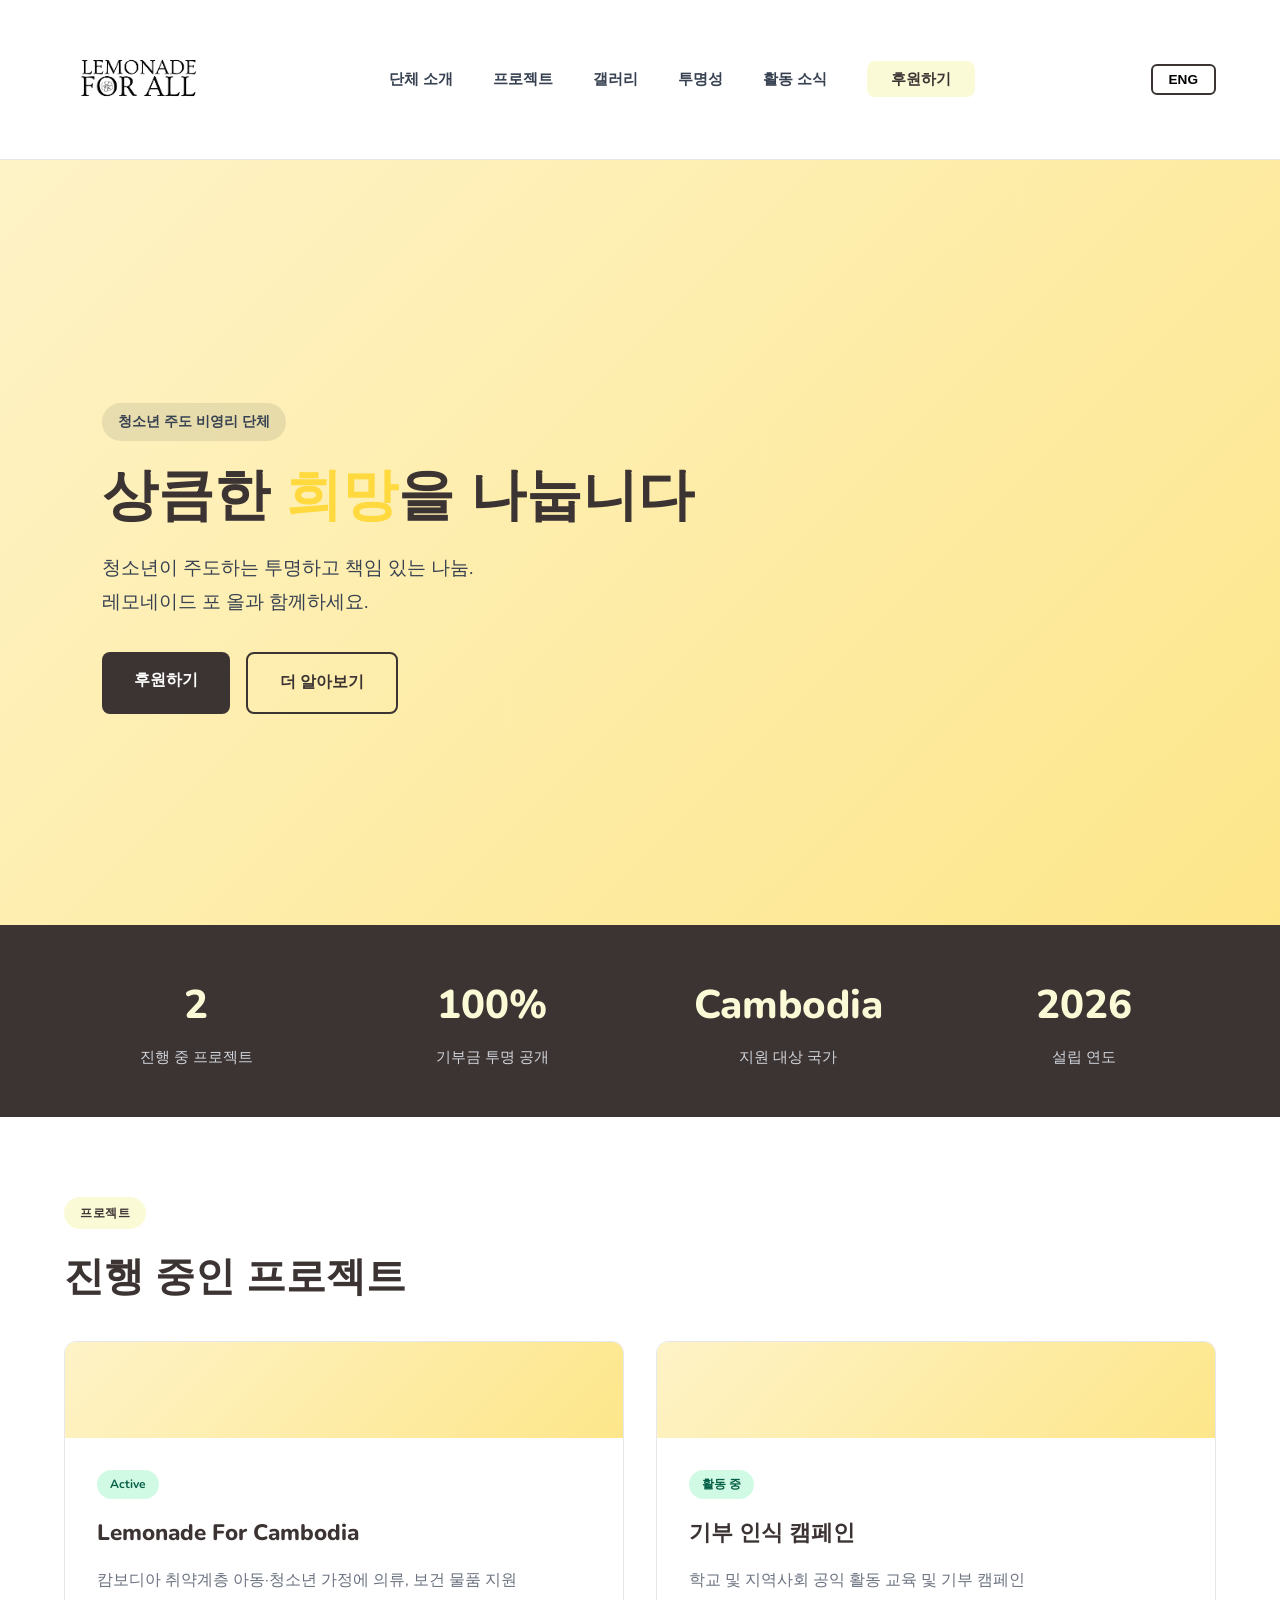
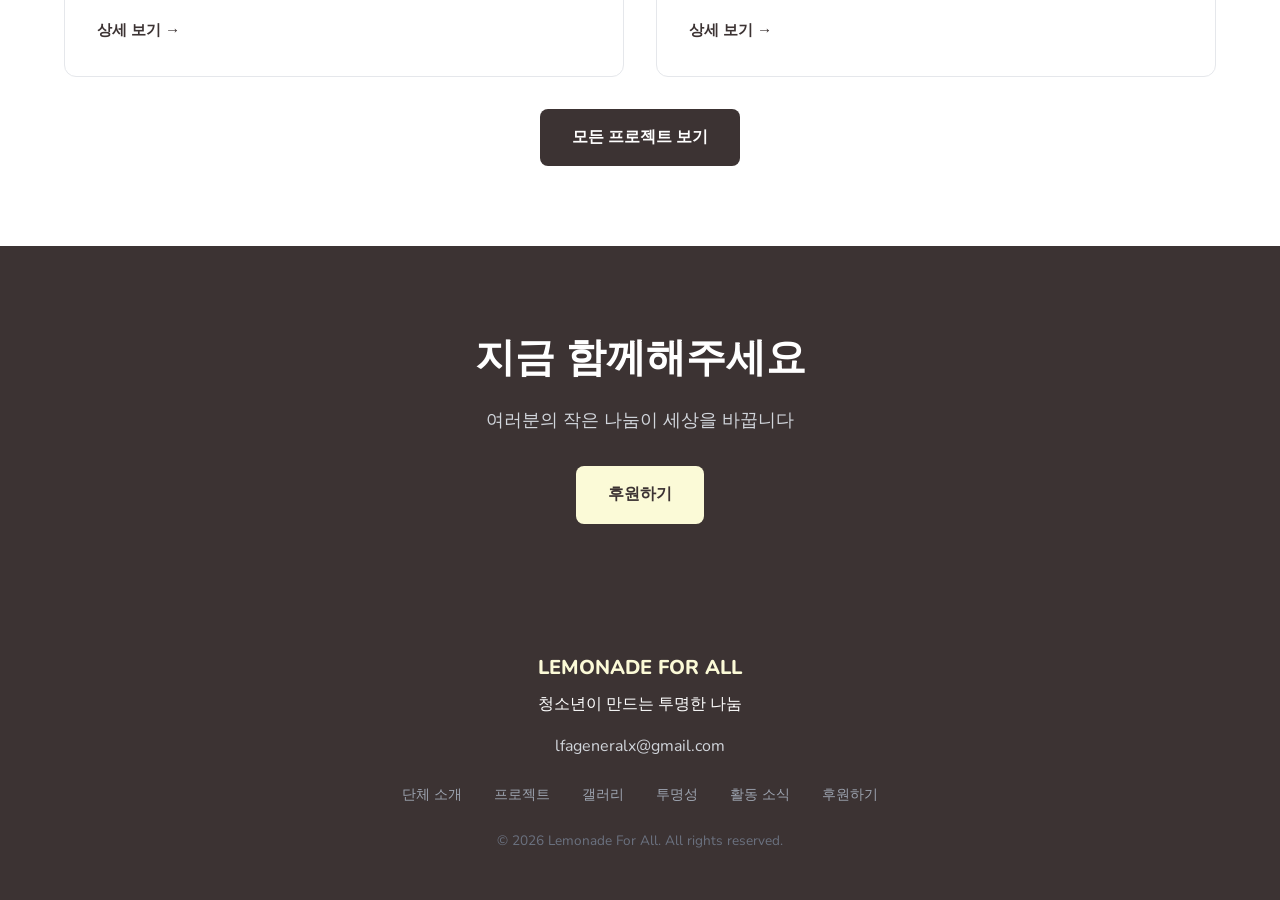
==== commit cd7888d6: "Fix email address in index.html" ====
--- a/index.html
+++ b/index.html
@@ -109,7 +109,7 @@
     <div class="footer-inner">
                     <a href="index.html" class="footer-logo">LEMONADE FOR ALL</a>
       <p data-i18n="footerDesc">청소년이 만드는 투명한 나눔</p>
-      <p class="footer-contact">lemonadeforall@gmail.com</p>
+      <p class="footer-contact">lfageneralx@gmail.com</p>
       <div class="footer-links">
         <a href="about.html" data-i18n="navAbout">단체 소개</a>
         <a href="projects.html" data-i18n="navProjects">프로젝트</a>
--- a/style.css
+++ b/style.css
@@ -23,8 +23,9 @@
   background: rgba(255,255,255,0.98);
   backdrop-filter: blur(8px);
   border-bottom: 1px solid #E5E7EB;
-  padding: 1rem 5%;
+        padding: 0.1rem 5%;
   display: flex;
+  min-height: 160px;
   align-items: center;
   justify-content: space-between;
 }
@@ -38,7 +39,7 @@
 }
 
 .logo-img {
-  height: 40px;
+  height: 150px;
   width: auto;
   display: block;
 }
